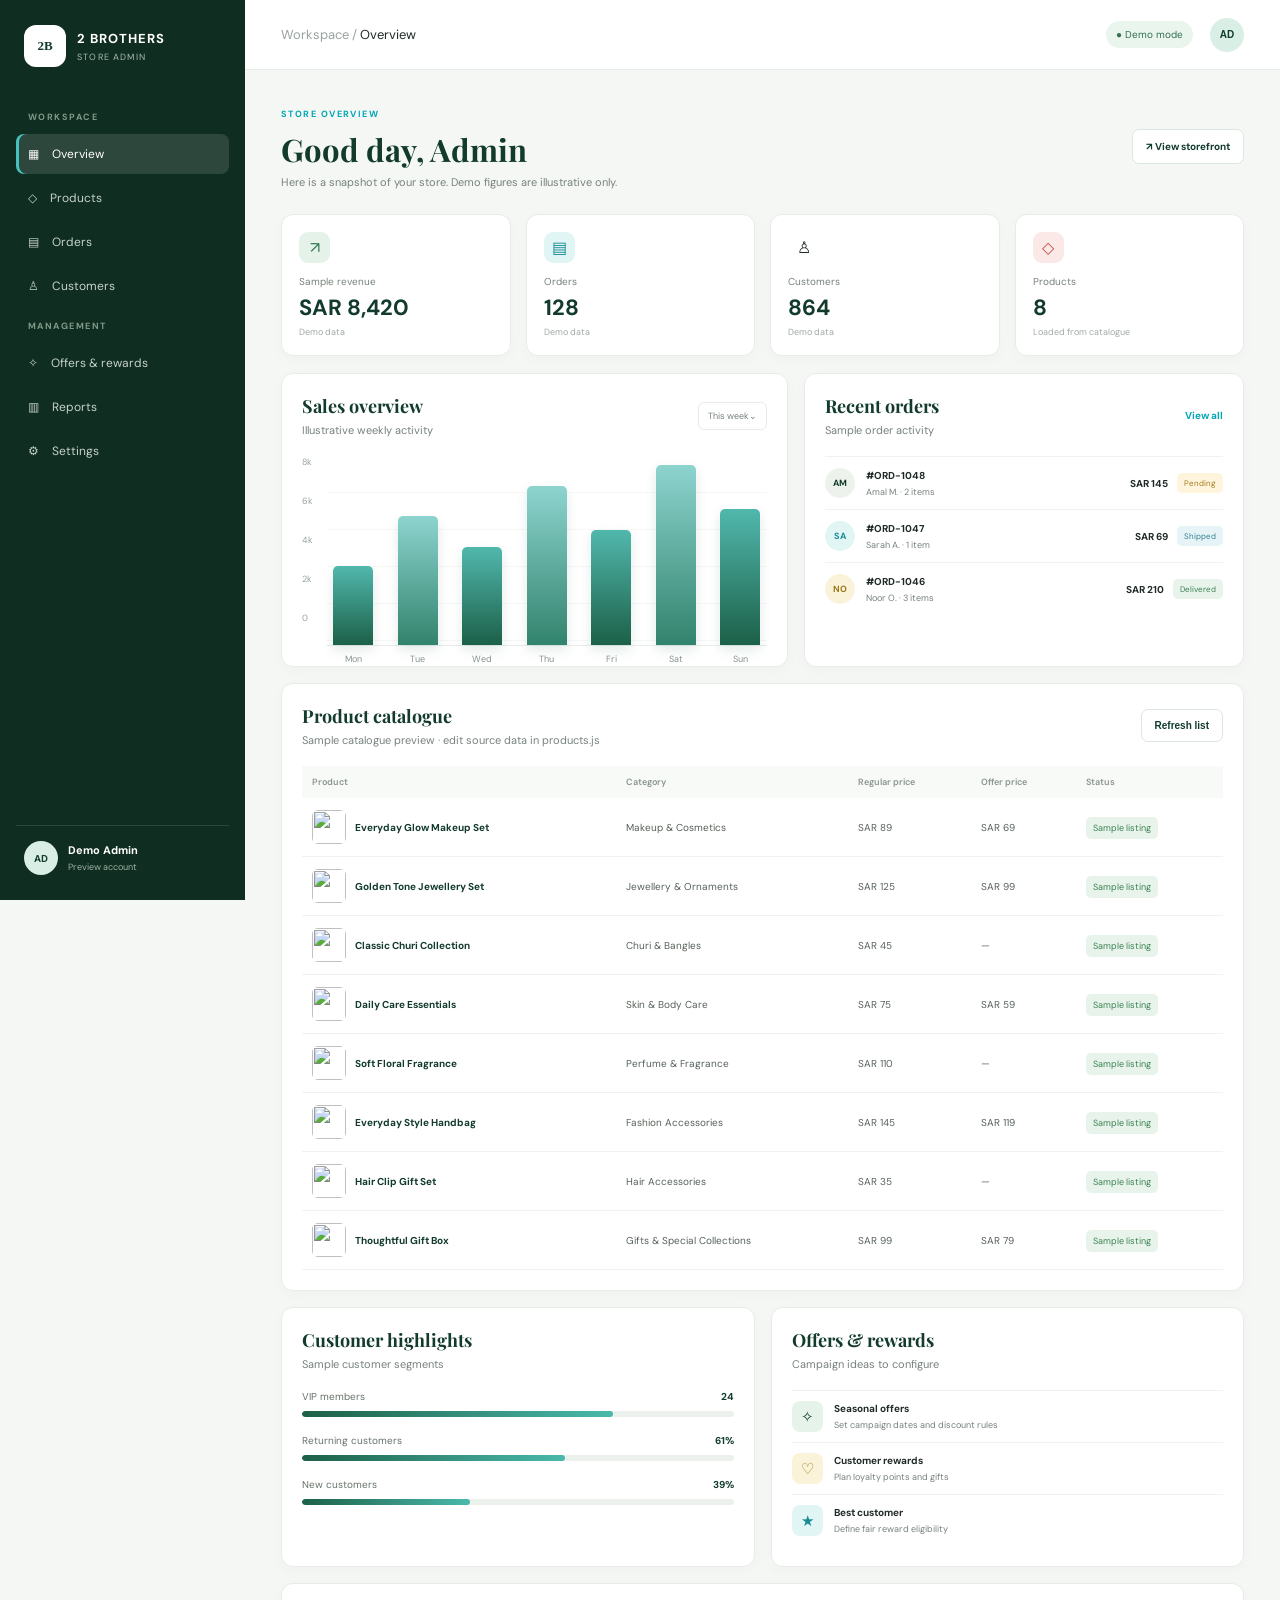
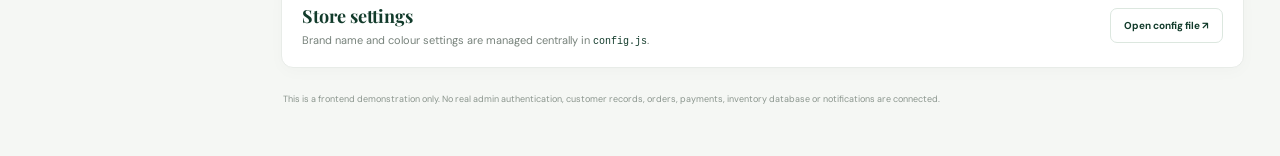
==== index.html @ 93dccf11 "Initial commit - 2 Brothers E-commerce Website" ====
<!DOCTYPE html>
<html lang="en">
<head>
  <meta charset="UTF-8"><meta name="viewport" content="width=device-width, initial-scale=1.0">
  <meta name="theme-color" content="#123b2b"><title>Store Admin | Demo</title>
  <link rel="preconnect" href="https://fonts.googleapis.com"><link rel="preconnect" href="https://fonts.gstatic.com" crossorigin>
  <link href="https://fonts.googleapis.com/css2?family=DM+Sans:wght@400;500;600;700&family=Playfair+Display:wght@600;700&display=swap" rel="stylesheet">
  <link rel="stylesheet" href="admin.css">
  <script src="../config.js" defer></script><script src="../products.js" defer></script><script src="admin.js" defer></script>
</head>
<body>
  <aside class="sidebar" id="sidebar">
    <a class="admin-brand" href="../index.html"><span class="brand-icon">2B</span><span><b data-brand-name>2 BROTHERS</b><small>STORE ADMIN</small></span></a>
    <span class="side-label">WORKSPACE</span>
    <a class="side-link active" href="#overview">▦ <span>Overview</span></a>
    <a class="side-link" href="#inventory">◇ <span>Products</span></a>
    <a class="side-link" href="#orders">▤ <span>Orders</span></a>
    <a class="side-link" href="#customers">♙ <span>Customers</span></a>
    <span class="side-label">MANAGEMENT</span>
    <a class="side-link" href="#campaigns">✧ <span>Offers & rewards</span></a>
    <a class="side-link" href="#reports">▥ <span>Reports</span></a>
    <a class="side-link" href="#settings">⚙ <span>Settings</span></a>
    <div class="sidebar-bottom"><span class="avatar">AD</span><span><b>Demo Admin</b><small>Preview account</small></span></div>
  </aside>
  <main class="main-area">
    <header class="topbar"><button id="sidebarToggle" class="mobile-toggle">☰</button><div><span class="crumb">Workspace /</span> Overview</div><div class="top-actions"><span class="status-pill">● Demo mode</span><button class="admin-avatar">AD</button></div></header>
    <div class="content" id="overview">
      <div class="welcome-row"><div><span class="eyebrow">STORE OVERVIEW</span><h1>Good day, Admin</h1><p>Here is a snapshot of your store. Demo figures are illustrative only.</p></div><a class="view-store" href="../index.html">↗ View storefront</a></div>
      <section class="stats-grid">
        <article class="stat-card"><span class="stat-icon green">↗</span><small>Sample revenue</small><strong>SAR 8,420</strong><em>Demo data</em></article>
        <article class="stat-card"><span class="stat-icon cyan">▤</span><small>Orders</small><strong>128</strong><em>Demo data</em></article>
        <article class="stat-card"><span class="stat-icon yellow">♙</span><small>Customers</small><strong>864</strong><em>Demo data</em></article>
        <article class="stat-card"><span class="stat-icon red">◇</span><small>Products</small><strong id="productCount">0</strong><em>Loaded from catalogue</em></article>
      </section>
      <section class="dashboard-grid">
        <article class="panel chart-panel" id="reports"><div class="panel-heading"><div><h2>Sales overview</h2><p>Illustrative weekly activity</p></div><span class="select-chip">This week⌄</span></div>
          <div class="chart"><div class="chart-y"><span>8k</span><span>6k</span><span>4k</span><span>2k</span><span>0</span></div><div class="chart-bars"><div style="height:42%"><i></i><small>Mon</small></div><div style="height:68%"><i></i><small>Tue</small></div><div style="height:52%"><i></i><small>Wed</small></div><div style="height:84%"><i></i><small>Thu</small></div><div style="height:61%"><i></i><small>Fri</small></div><div style="height:95%"><i></i><small>Sat</small></div><div style="height:72%"><i></i><small>Sun</small></div></div></div>
        </article>
        <article class="panel" id="orders"><div class="panel-heading"><div><h2>Recent orders</h2><p>Sample order activity</p></div><span class="subtle-link">View all</span></div>
          <div class="order-row"><span class="order-avatar">AM</span><span><b>#ORD-1048</b><small>Amal M. · 2 items</small></span><strong>SAR 145</strong><em class="tag pending">Pending</em></div>
          <div class="order-row"><span class="order-avatar cyan-bg">SA</span><span><b>#ORD-1047</b><small>Sarah A. · 1 item</small></span><strong>SAR 69</strong><em class="tag shipped">Shipped</em></div>
          <div class="order-row"><span class="order-avatar yellow-bg">NO</span><span><b>#ORD-1046</b><small>Noor O. · 3 items</small></span><strong>SAR 210</strong><em class="tag delivered">Delivered</em></div>
        </article>
      </section>
      <section class="panel inventory-panel" id="inventory"><div class="panel-heading"><div><h2>Product catalogue</h2><p>Sample catalogue preview · edit source data in products.js</p></div><button class="small-action" id="refreshProducts">Refresh list</button></div>
        <div class="table-wrap"><table><thead><tr><th>Product</th><th>Category</th><th>Regular price</th><th>Offer price</th><th>Status</th></tr></thead><tbody id="productTable"></tbody></table></div>
      </section>
      <section class="lower-grid">
        <article class="panel" id="customers"><div class="panel-heading"><div><h2>Customer highlights</h2><p>Sample customer segments</p></div></div><div class="segment"><span>VIP members</span><b>24</b><div><i style="width:72%"></i></div></div><div class="segment"><span>Returning customers</span><b>61%</b><div><i style="width:61%"></i></div></div><div class="segment"><span>New customers</span><b>39%</b><div><i style="width:39%"></i></div></div></article>
        <article class="panel" id="campaigns"><div class="panel-heading"><div><h2>Offers & rewards</h2><p>Campaign ideas to configure</p></div></div><div class="campaign-item"><span class="campaign-icon">✧</span><span><b>Seasonal offers</b><small>Set campaign dates and discount rules</small></span></div><div class="campaign-item"><span class="campaign-icon yellow-bg">♡</span><span><b>Customer rewards</b><small>Plan loyalty points and gifts</small></span></div><div class="campaign-item"><span class="campaign-icon cyan-bg">★</span><span><b>Best customer</b><small>Define fair reward eligibility</small></span></div></article>
      </section>
      <section class="panel settings-panel" id="settings"><div><h2>Store settings</h2><p>Brand name and colour settings are managed centrally in <code>config.js</code>.</p></div><a href="../config.js" class="small-action">Open config file ↗</a></section>
      <p class="footer-note">This is a frontend demonstration only. No real admin authentication, customer records, orders, payments, inventory database or notifications are connected.</p>
    </div>
  </main>
</body>
</html>
---- admin.css ----
/* Admin dashboard styles — restrained depth, clear hierarchy. */
:root{--brand:#123b2b;--brand2:#1d6047;--cyan:#00a6b5;--ink:#202b25;--muted:#77827b;--line:#e8ece8;--bg:#f5f7f4;--white:#fff;--shadow:0 12px 30px rgba(22,50,35,.07)}
*{box-sizing:border-box}body{margin:0;background:var(--bg);color:var(--ink);font-family:"DM Sans",sans-serif;font-size:13px}.sidebar{position:fixed;inset:0 auto 0 0;width:245px;padding:25px 16px;background:#102d21;color:#fff;display:flex;flex-direction:column;z-index:5}.admin-brand{display:flex;align-items:center;gap:11px;padding:0 8px 32px;color:#fff;text-decoration:none}.brand-icon{width:42px;height:42px;display:grid;place-items:center;border-radius:12px;background:#fff;color:var(--brand);font-family:Georgia,serif;font-weight:700}.admin-brand b,.admin-brand small,.sidebar-bottom b,.sidebar-bottom small{display:block}.admin-brand b{font-size:13px;letter-spacing:.08em}.admin-brand small{margin-top:4px;color:#a8bdb0;font-size:9px;letter-spacing:.13em}.side-label{padding:12px 12px 9px;color:#7f9a89;font-size:9px;font-weight:700;letter-spacing:.16em}.side-link{display:flex;align-items:center;gap:13px;margin:2px 0;padding:12px;border-radius:8px;color:#c5d2c9;text-decoration:none;font-size:12px}.side-link:hover,.side-link.active{color:#fff;background:rgba(255,255,255,.12)}.side-link.active{box-shadow:inset 3px 0 #45c2bd}.sidebar-bottom{display:flex;align-items:center;gap:10px;margin-top:auto;padding:15px 8px 0;border-top:1px solid rgba(255,255,255,.13)}.avatar,.admin-avatar{width:34px;height:34px;display:grid;place-items:center;border:0;border-radius:50%;background:#d9eee4;color:var(--brand);font-size:10px;font-weight:700}.sidebar-bottom b{font-size:11px}.sidebar-bottom small{margin-top:4px;color:#9db2a4;font-size:9px}.main-area{min-height:100vh;margin-left:245px}.topbar{height:70px;display:flex;align-items:center;justify-content:space-between;padding:0 36px;border-bottom:1px solid var(--line);background:#fff}.crumb{color:#99a39d}.top-actions{display:flex;align-items:center;gap:17px}.status-pill{padding:7px 10px;border-radius:20px;background:#eaf5ee;color:#31714d;font-size:10px}.admin-avatar{cursor:pointer}.mobile-toggle{display:none}.content{width:min(1280px,100%);margin:auto;padding:34px 36px 25px}.welcome-row{display:flex;align-items:center;justify-content:space-between;margin-bottom:25px}.eyebrow{color:var(--cyan);font-size:9px;font-weight:700;letter-spacing:.16em}.welcome-row h1{margin:7px 0 5px;color:var(--brand);font-family:"Playfair Display",serif;font-size:31px}.welcome-row p,.panel-heading p,.settings-panel p{margin:0;color:var(--muted);font-size:11px}.view-store,.small-action{padding:10px 13px;border:1px solid #dce7df;border-radius:7px;color:var(--brand);background:#fff;text-decoration:none;font-size:10px;font-weight:700}.stats-grid{display:grid;grid-template-columns:repeat(4,1fr);gap:15px;margin-bottom:17px}.stat-card,.panel{border:1px solid var(--line);border-radius:12px;background:#fff;box-shadow:0 4px 16px rgba(20,48,35,.025)}.stat-card{position:relative;min-height:125px;padding:17px;transition:transform .2s,box-shadow .2s}.stat-card:hover{transform:translateY(-3px);box-shadow:var(--shadow)}.stat-icon{width:31px;height:31px;display:grid;place-items:center;margin-bottom:12px;border-radius:9px;font-size:16px}.green{background:#e5f2e9;color:#2f7950}.cyan{background:#e1f5f5;color:#168b96}.yellow-bg{background:#fbf3d9!important;color:#9b771c!important}.red{background:#fae9e7;color:#c34f48}.stat-card small,.stat-card strong,.stat-card em{display:block}.stat-card small{color:var(--muted);font-size:10px}.stat-card strong{margin-top:5px;color:var(--brand);font-size:22px}.stat-card em{margin-top:4px;color:#a0aaa3;font-size:9px;font-style:normal}.dashboard-grid{display:grid;grid-template-columns:1.15fr 1fr;gap:16px;margin-bottom:16px}.panel{padding:20px}.panel-heading{display:flex;align-items:center;justify-content:space-between;gap:12px;margin-bottom:19px}.panel-heading h2,.settings-panel h2{margin:0 0 5px;color:var(--brand);font-family:"Playfair Display",serif;font-size:18px}.select-chip{padding:7px 9px;border:1px solid var(--line);border-radius:6px;color:var(--muted);font-size:9px}.chart{height:190px;display:flex;gap:14px}.chart-y{display:flex;flex-direction:column;justify-content:space-between;padding-bottom:22px;color:#9aa49d;font-size:9px}.chart-bars{flex:1;display:flex;align-items:end;justify-content:space-around;gap:12px;border-bottom:1px solid var(--line);background:repeating-linear-gradient(to bottom,transparent 0,transparent 36px,#eef1ed 37px)}.chart-bars>div{position:relative;width:9%;min-width:13px;border-radius:5px 5px 0 0;background:linear-gradient(180deg,#51b8ad,#1c6048);box-shadow:0 5px 12px rgba(18,90,65,.12)}.chart-bars>div:nth-child(2n){background:linear-gradient(180deg,#8dd4cf,#32836d)}.chart-bars small{position:absolute;bottom:-20px;left:50%;color:#87928a;font-size:9px;transform:translateX(-50%)}.subtle-link{color:var(--cyan);font-size:10px;font-weight:700}.order-row{display:grid;grid-template-columns:32px minmax(90px,1fr) auto auto;align-items:center;gap:9px;padding:11px 0;border-top:1px solid #f0f2ef}.order-avatar{width:30px;height:30px;display:grid;place-items:center;border-radius:50%;background:#edf2ec;color:var(--brand);font-size:9px;font-weight:700}.cyan-bg{background:#e1f5f5!important;color:#168b96!important}.order-row b,.order-row small{display:block}.order-row b{font-size:10px}.order-row small{margin-top:4px;color:var(--muted);font-size:9px}.order-row>strong{font-size:10px}.tag{padding:5px 7px;border-radius:5px;font-size:8px;font-style:normal}.pending{background:#fff4dc;color:#a47b21}.shipped{background:#e6f3f7;color:#368092}.delivered{background:#e8f4eb;color:#3a8051}.inventory-panel{margin-bottom:16px}.table-wrap{overflow-x:auto}table{width:100%;border-collapse:collapse;text-align:left;white-space:nowrap}th{padding:10px;color:#8a958d;background:#f8faf7;font-size:9px;font-weight:600}td{padding:12px 10px;border-bottom:1px solid #f0f2ef;color:#566159;font-size:10px}td:first-child{color:var(--brand);font-weight:700}.product-cell{display:flex;align-items:center;gap:9px}.product-cell img{width:34px;height:34px;border-radius:6px;object-fit:cover}.stock-tag{padding:5px 7px;border-radius:5px;background:#e8f4eb;color:#3a8051;font-size:9px}.lower-grid{display:grid;grid-template-columns:1fr 1fr;gap:16px;margin-bottom:16px}.segment{display:grid;grid-template-columns:1fr auto;gap:8px;margin:17px 0;color:#667269;font-size:10px}.segment b{color:var(--brand)}.segment div{grid-column:1/-1;height:6px;overflow:hidden;border-radius:10px;background:#edf1ed}.segment i{display:block;height:100%;border-radius:10px;background:linear-gradient(90deg,#1d6047,#4ab9ac)}.campaign-item{display:flex;align-items:center;gap:11px;padding:10px 0;border-top:1px solid #f0f2ef}.campaign-icon{width:31px;height:31px;display:grid;place-items:center;border-radius:8px;background:#e6f3eb;color:var(--brand);font-size:15px}.campaign-item b,.campaign-item small{display:block}.campaign-item b{font-size:10px}.campaign-item small{margin-top:4px;color:var(--muted);font-size:9px}.settings-panel{display:flex;align-items:center;justify-content:space-between;gap:15px}.settings-panel code{color:var(--brand);font-size:10px}.footer-note{padding:15px 2px;color:#8a958d;font-size:9px;line-height:1.7}
@media(max-width:1050px){.sidebar{width:210px}.main-area{margin-left:210px}.content{padding:28px 22px}.stats-grid{grid-template-columns:repeat(2,1fr)}.dashboard-grid{grid-template-columns:1fr}.}
@media(max-width:650px){.sidebar{width:245px;transform:translateX(-102%);transition:transform .25s;box-shadow:var(--shadow)}.sidebar.open{transform:translateX(0)}.main-area{margin-left:0}.topbar{height:60px;padding:0 16px}.mobile-toggle{display:block;border:0;background:none;color:var(--brand);font-size:19px}.topbar>div:nth-child(2){margin-right:auto;margin-left:12px}.status-pill{font-size:9px}.content{padding:24px 15px}.welcome-row{align-items:flex-start;gap:10px}.welcome-row h1{font-size:25px}.welcome-row p{max-width:230px;line-height:1.6}.view-store{white-space:nowrap;padding:8px;font-size:9px}.stats-grid{gap:10px}.stat-card{min-height:115px;padding:13px}.stat-card strong{font-size:19px}.panel{padding:15px}.lower-grid{grid-template-columns:1fr}.order-row{grid-template-columns:30px minmax(75px,1fr) auto}.order-row .tag{grid-column:2/-1;justify-self:start}.settings-panel{align-items:flex-start;flex-direction:column}.chart{gap:8px}.chart-bars{gap:6px}}
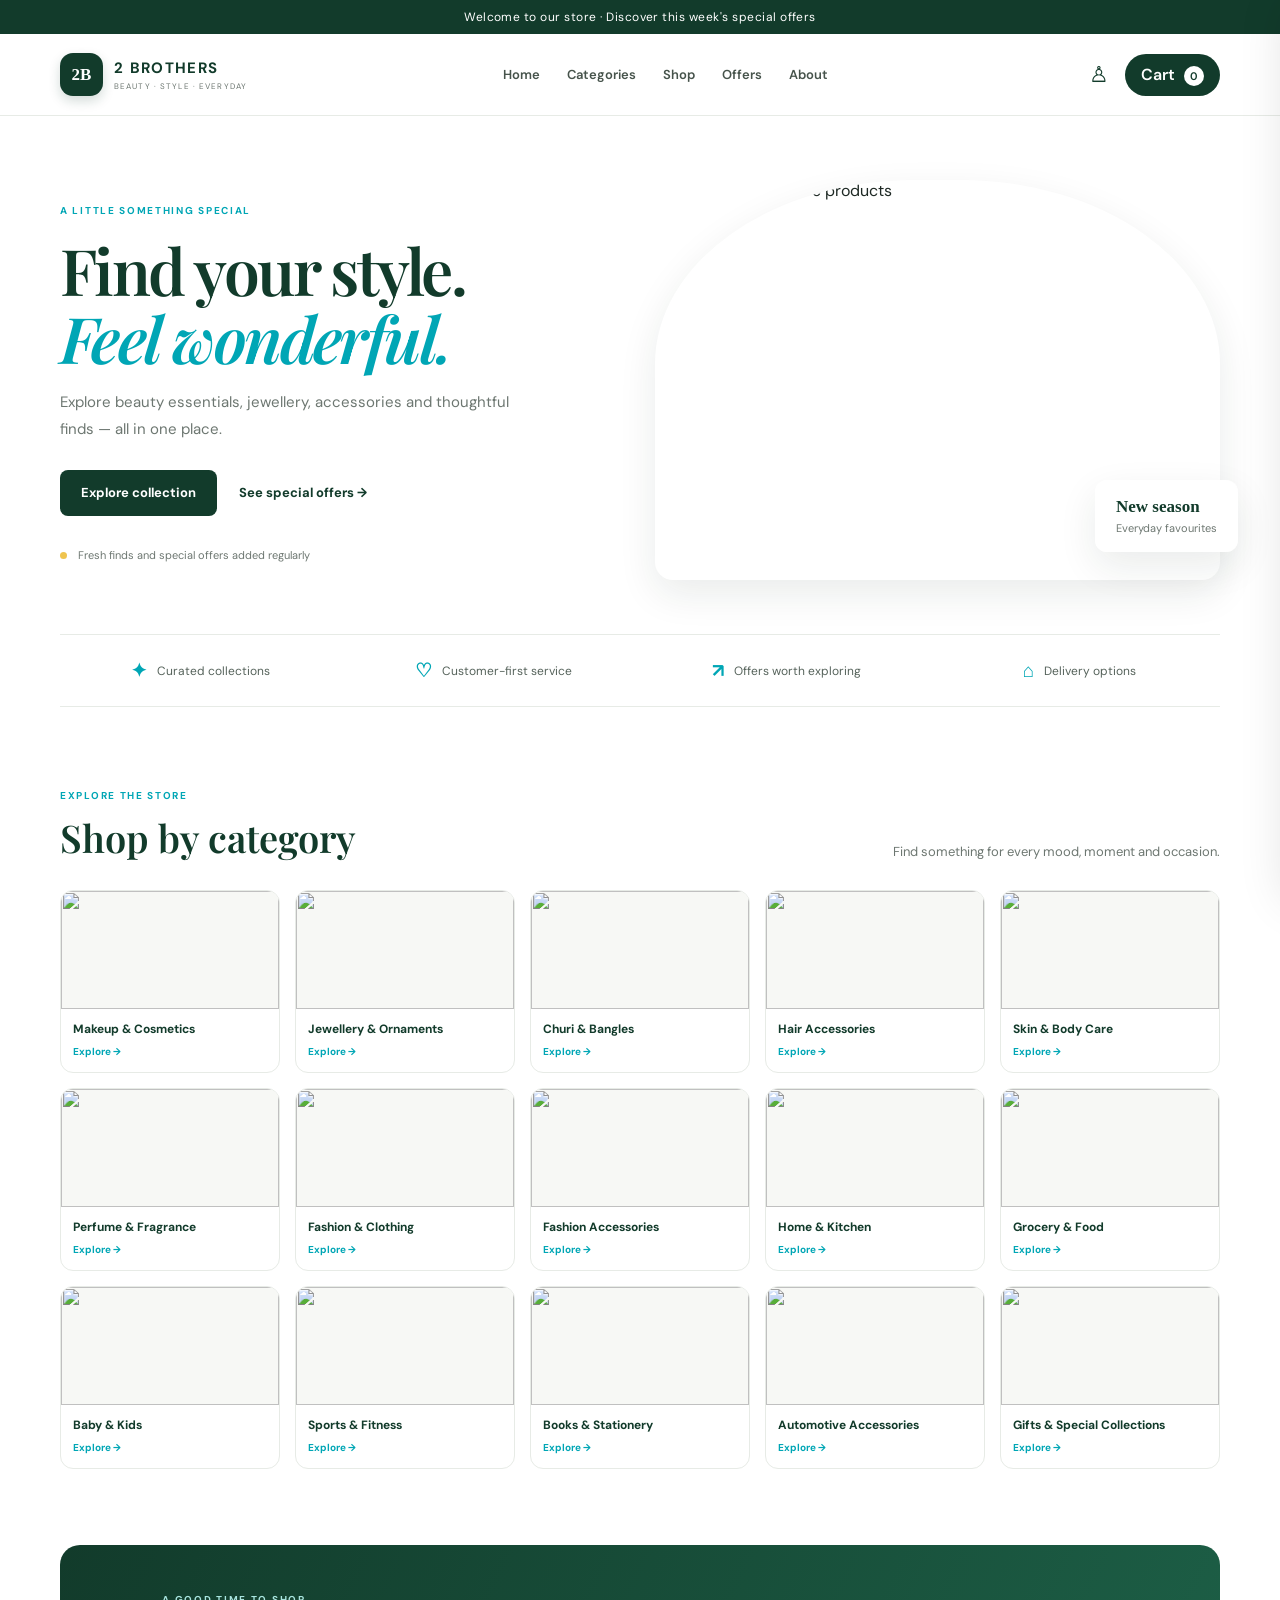
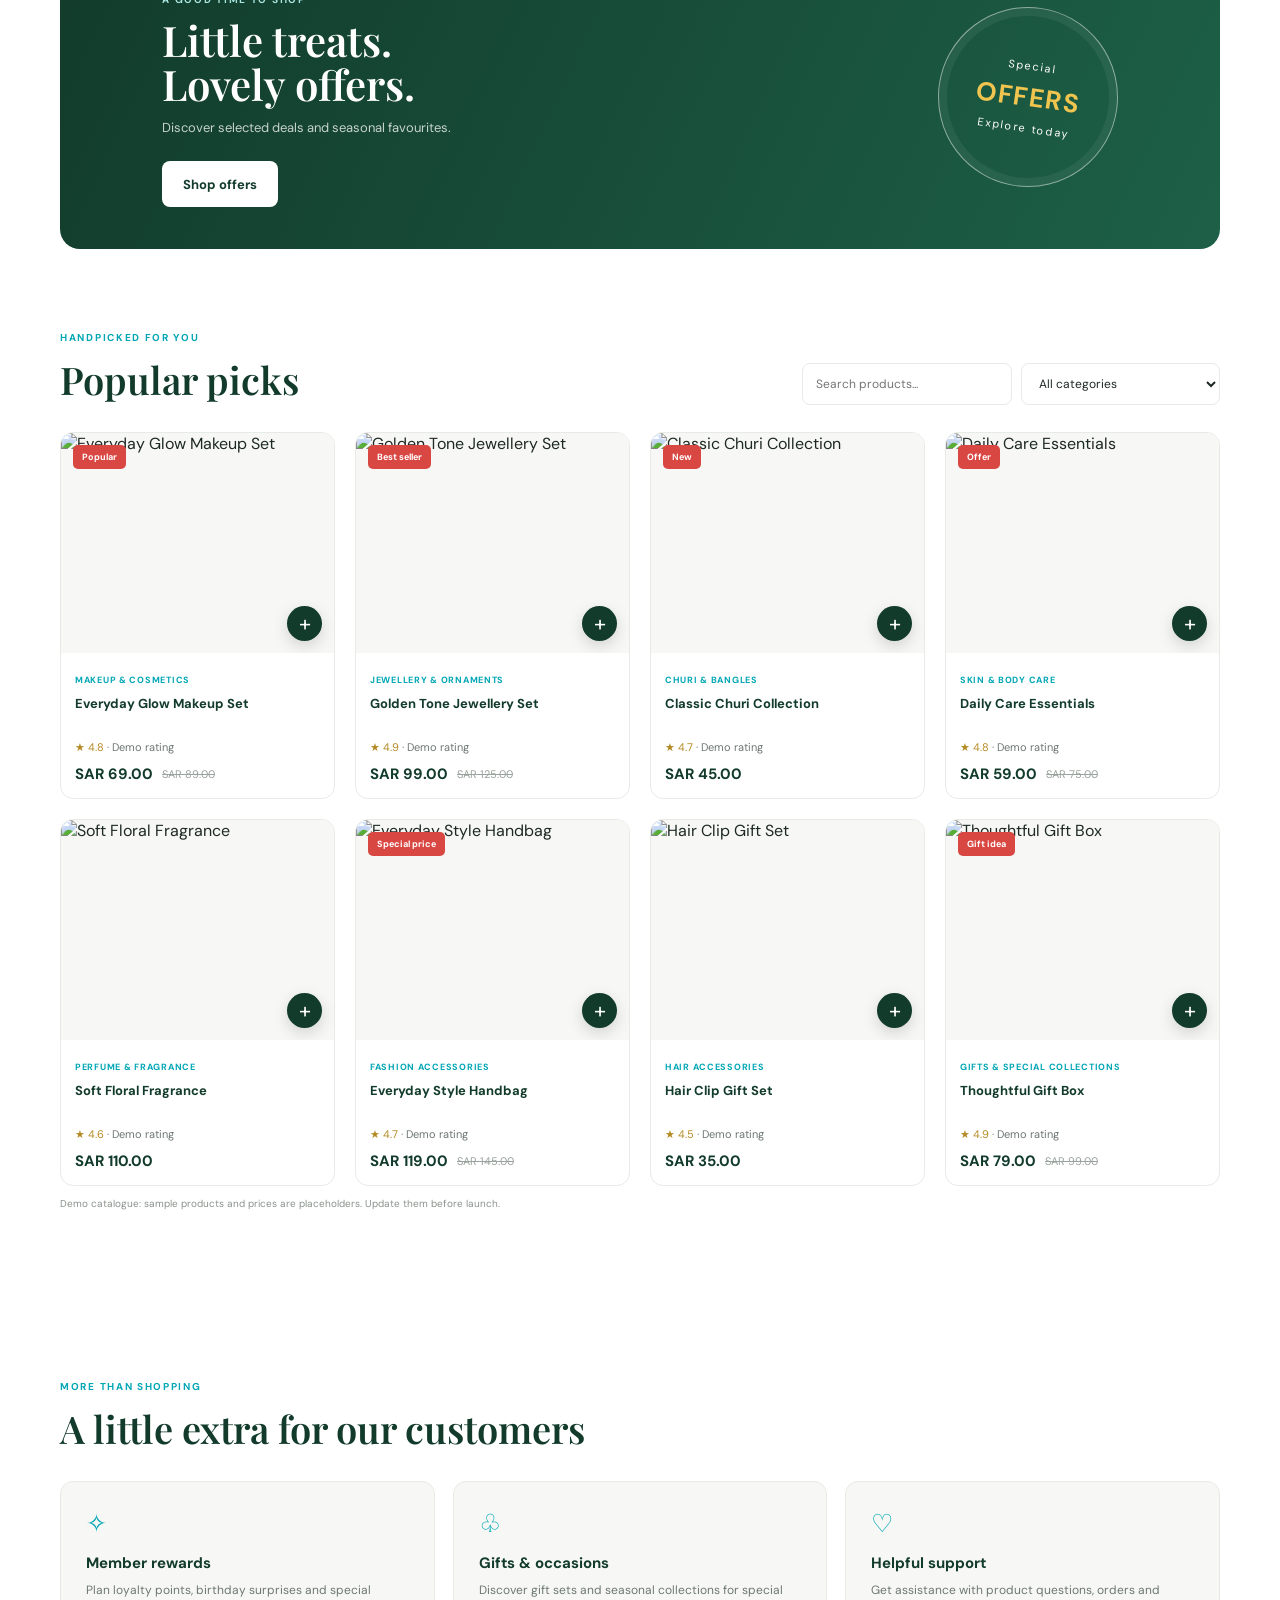
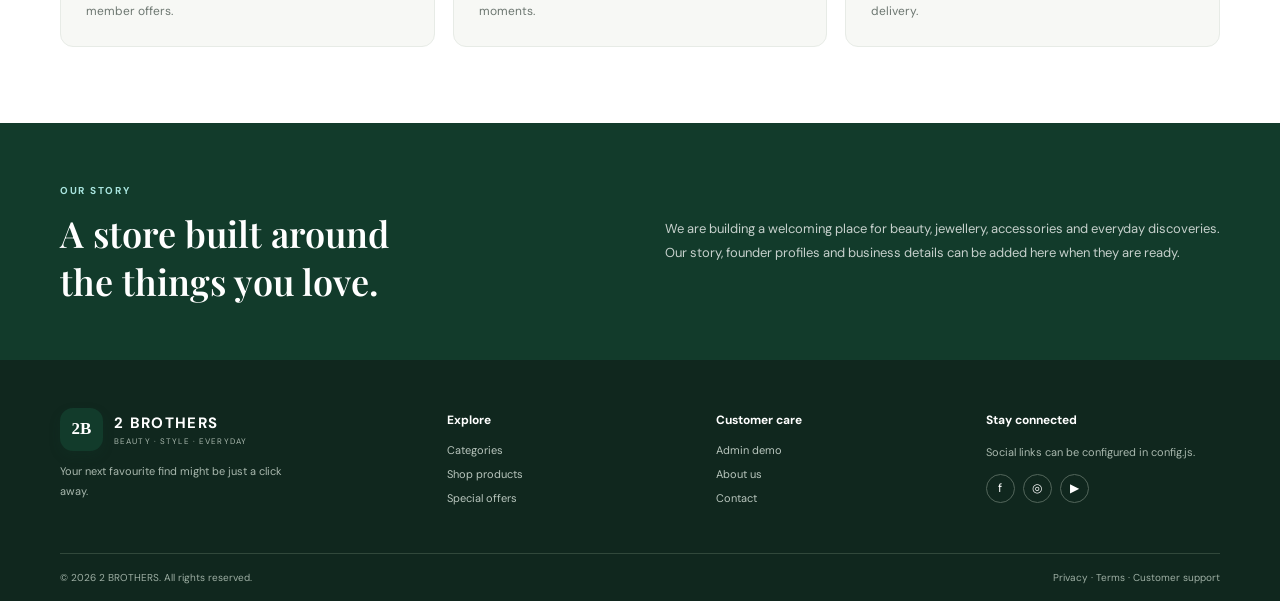
==== commit 56217af5: "Add files via upload" ====
--- a/index.html
+++ b/index.html
@@ -1,57 +1,106 @@
 <!DOCTYPE html>
 <html lang="en">
 <head>
-  <meta charset="UTF-8"><meta name="viewport" content="width=device-width, initial-scale=1.0">
-  <meta name="theme-color" content="#123b2b"><title>Store Admin | Demo</title>
-  <link rel="preconnect" href="https://fonts.googleapis.com"><link rel="preconnect" href="https://fonts.gstatic.com" crossorigin>
+  <meta charset="UTF-8">
+  <meta name="viewport" content="width=device-width, initial-scale=1.0">
+  <meta name="theme-color" content="#123b2b">
+  <meta name="description" content="Discover beauty, jewellery, fashion and everyday essentials.">
+  <title>2 BROTHERS | Online Store</title>
+  <link rel="preconnect" href="https://fonts.googleapis.com">
+  <link rel="preconnect" href="https://fonts.gstatic.com" crossorigin>
   <link href="https://fonts.googleapis.com/css2?family=DM+Sans:wght@400;500;600;700&family=Playfair+Display:wght@600;700&display=swap" rel="stylesheet">
-  <link rel="stylesheet" href="admin.css">
-  <script src="../config.js" defer></script><script src="../products.js" defer></script><script src="admin.js" defer></script>
+  <link rel="stylesheet" href="style.css">
+  <script src="config.js" defer></script>
+  <script src="products.js" defer></script>
+  <script src="script.js" defer></script>
 </head>
 <body>
-  <aside class="sidebar" id="sidebar">
-    <a class="admin-brand" href="../index.html"><span class="brand-icon">2B</span><span><b data-brand-name>2 BROTHERS</b><small>STORE ADMIN</small></span></a>
-    <span class="side-label">WORKSPACE</span>
-    <a class="side-link active" href="#overview">▦ <span>Overview</span></a>
-    <a class="side-link" href="#inventory">◇ <span>Products</span></a>
-    <a class="side-link" href="#orders">▤ <span>Orders</span></a>
-    <a class="side-link" href="#customers">♙ <span>Customers</span></a>
-    <span class="side-label">MANAGEMENT</span>
-    <a class="side-link" href="#campaigns">✧ <span>Offers & rewards</span></a>
-    <a class="side-link" href="#reports">▥ <span>Reports</span></a>
-    <a class="side-link" href="#settings">⚙ <span>Settings</span></a>
-    <div class="sidebar-bottom"><span class="avatar">AD</span><span><b>Demo Admin</b><small>Preview account</small></span></div>
+  <div class="announcement">Welcome to our store · Discover this week's special offers</div>
+  <header class="site-header">
+    <a class="brand" href="#" aria-label="Home">
+      <span class="brand-mark">2B</span>
+      <span><strong data-brand-name>2 BROTHERS</strong><small>BEAUTY · STYLE · EVERYDAY</small></span>
+    </a>
+    <nav class="main-nav" aria-label="Main navigation">
+      <a href="#home">Home</a><a href="#categories">Categories</a><a href="#products">Shop</a><a href="#offers">Offers</a><a href="#about">About</a>
+    </nav>
+    <div class="header-actions">
+      <button class="icon-button" id="accountButton" aria-label="Customer account">♙</button>
+      <button class="cart-button" id="cartButton">Cart <span id="cartCount">0</span></button>
+      <button class="menu-button" id="menuButton" aria-label="Open menu">☰</button>
+    </div>
+  </header>
+
+  <main>
+    <section class="hero section-wrap" id="home">
+      <div class="hero-copy">
+        <span class="eyebrow">A LITTLE SOMETHING SPECIAL</span>
+        <h1>Find your style.<br><em>Feel wonderful.</em></h1>
+        <p>Explore beauty essentials, jewellery, accessories and thoughtful finds — all in one place.</p>
+        <div class="hero-actions"><a class="button button-primary" href="#products">Explore collection</a><a class="text-link" href="#offers">See special offers →</a></div>
+        <div class="hero-note"><span class="note-dot"></span> Fresh finds and special offers added regularly</div>
+      </div>
+      <div class="hero-art">
+        <img src="https://images.unsplash.com/photo-1611930022073-b7a4ba5fcccd?auto=format&fit=crop&w=1100&q=85" alt="Beauty and skincare products">
+        <div class="floating-tag"><strong>New season</strong><span>Everyday favourites</span></div>
+      </div>
+    </section>
+
+    <section class="trust-strip section-wrap">
+      <div><b>✦</b><span>Curated collections</span></div><div><b>♡</b><span>Customer-first service</span></div><div><b>↗</b><span>Offers worth exploring</span></div><div><b>⌂</b><span>Delivery options</span></div>
+    </section>
+
+    <section class="section-wrap section-block" id="categories">
+      <div class="section-heading"><div><span class="eyebrow">EXPLORE THE STORE</span><h2>Shop by category</h2></div><p>Find something for every mood, moment and occasion.</p></div>
+      <div class="category-grid" id="categoryGrid"></div>
+    </section>
+
+    <section class="offer-banner section-wrap" id="offers">
+      <div><span class="eyebrow light-eyebrow">A GOOD TIME TO SHOP</span><h2>Little treats.<br>Lovely offers.</h2><p>Discover selected deals and seasonal favourites.</p><a class="button button-light" href="#products">Shop offers</a></div>
+      <div class="offer-stamp"><span>Special</span><strong>OFFERS</strong><small>Explore today</small></div>
+    </section>
+
+    <section class="section-wrap section-block" id="products">
+      <div class="section-heading product-heading"><div><span class="eyebrow">HANDPICKED FOR YOU</span><h2>Popular picks</h2></div><div class="shop-tools"><input id="searchInput" type="search" placeholder="Search products..." aria-label="Search products"><select id="categoryFilter" aria-label="Filter category"><option value="all">All categories</option></select></div></div>
+      <div class="product-grid" id="productGrid"></div>
+      <p class="demo-note">Demo catalogue: sample products and prices are placeholders. Update them before launch.</p>
+    </section>
+
+    <section class="benefits section-wrap section-block">
+      <div class="section-heading"><div><span class="eyebrow">MORE THAN SHOPPING</span><h2>A little extra for our customers</h2></div></div>
+      <div class="benefit-grid">
+        <article><span>✧</span><h3>Member rewards</h3><p>Plan loyalty points, birthday surprises and special member offers.</p></article>
+        <article><span>♧</span><h3>Gifts & occasions</h3><p>Discover gift sets and seasonal collections for special moments.</p></article>
+        <article><span>♡</span><h3>Helpful support</h3><p>Get assistance with product questions, orders and delivery.</p></article>
+      </div>
+    </section>
+
+    <section class="about-section" id="about"><div class="section-wrap about-inner"><div><span class="eyebrow light-eyebrow">OUR STORY</span><h2>A store built around<br>the things you love.</h2></div><p>We are building a welcoming place for beauty, jewellery, accessories and everyday discoveries. Our story, founder profiles and business details can be added here when they are ready.</p></div></section>
+  </main>
+
+  <footer class="site-footer">
+    <div class="section-wrap footer-grid">
+      <div><a class="brand footer-brand" href="#"><span class="brand-mark">2B</span><span><strong data-brand-name>2 BROTHERS</strong><small>BEAUTY · STYLE · EVERYDAY</small></span></a><p>Your next favourite find might be just a click away.</p></div>
+      <div><h4>Explore</h4><a href="#categories">Categories</a><a href="#products">Shop products</a><a href="#offers">Special offers</a></div>
+      <div><h4>Customer care</h4><a href="admin/index.html">Admin demo</a><a href="#about">About us</a><a href="mailto:hello@example.com">Contact</a></div>
+      <div><h4>Stay connected</h4><p>Social links can be configured in config.js.</p><div class="social-links"><a href="#" aria-label="Facebook">f</a><a href="#" aria-label="Instagram">◎</a><a href="#" aria-label="YouTube">▶</a></div></div>
+    </div>
+    <div class="footer-bottom section-wrap"><span>© <span id="year"></span> <span data-brand-name>2 BROTHERS</span>. All rights reserved.</span><span>Privacy · Terms · Customer support</span></div>
+  </footer>
+
+  <div class="drawer-backdrop" id="drawerBackdrop"></div>
+  <aside class="cart-drawer" id="cartDrawer" aria-label="Shopping cart" aria-hidden="true">
+    <div class="drawer-head"><div><span class="eyebrow">YOUR SELECTION</span><h2>Your cart</h2></div><button class="close-button" id="closeCart" aria-label="Close cart">×</button></div>
+    <div id="cartItems" class="cart-items"><p class="empty-state">Your cart is empty.</p></div>
+    <div class="cart-total"><span>Subtotal</span><strong id="cartTotal">0.00</strong></div>
+    <button class="button button-primary full-button" id="checkoutButton">Continue to checkout</button>
+    <p class="demo-note">Checkout is a visual demo. No real order or payment is processed.</p>
   </aside>
-  <main class="main-area">
-    <header class="topbar"><button id="sidebarToggle" class="mobile-toggle">☰</button><div><span class="crumb">Workspace /</span> Overview</div><div class="top-actions"><span class="status-pill">● Demo mode</span><button class="admin-avatar">AD</button></div></header>
-    <div class="content" id="overview">
-      <div class="welcome-row"><div><span class="eyebrow">STORE OVERVIEW</span><h1>Good day, Admin</h1><p>Here is a snapshot of your store. Demo figures are illustrative only.</p></div><a class="view-store" href="../index.html">↗ View storefront</a></div>
-      <section class="stats-grid">
-        <article class="stat-card"><span class="stat-icon green">↗</span><small>Sample revenue</small><strong>SAR 8,420</strong><em>Demo data</em></article>
-        <article class="stat-card"><span class="stat-icon cyan">▤</span><small>Orders</small><strong>128</strong><em>Demo data</em></article>
-        <article class="stat-card"><span class="stat-icon yellow">♙</span><small>Customers</small><strong>864</strong><em>Demo data</em></article>
-        <article class="stat-card"><span class="stat-icon red">◇</span><small>Products</small><strong id="productCount">0</strong><em>Loaded from catalogue</em></article>
-      </section>
-      <section class="dashboard-grid">
-        <article class="panel chart-panel" id="reports"><div class="panel-heading"><div><h2>Sales overview</h2><p>Illustrative weekly activity</p></div><span class="select-chip">This week⌄</span></div>
-          <div class="chart"><div class="chart-y"><span>8k</span><span>6k</span><span>4k</span><span>2k</span><span>0</span></div><div class="chart-bars"><div style="height:42%"><i></i><small>Mon</small></div><div style="height:68%"><i></i><small>Tue</small></div><div style="height:52%"><i></i><small>Wed</small></div><div style="height:84%"><i></i><small>Thu</small></div><div style="height:61%"><i></i><small>Fri</small></div><div style="height:95%"><i></i><small>Sat</small></div><div style="height:72%"><i></i><small>Sun</small></div></div></div>
-        </article>
-        <article class="panel" id="orders"><div class="panel-heading"><div><h2>Recent orders</h2><p>Sample order activity</p></div><span class="subtle-link">View all</span></div>
-          <div class="order-row"><span class="order-avatar">AM</span><span><b>#ORD-1048</b><small>Amal M. · 2 items</small></span><strong>SAR 145</strong><em class="tag pending">Pending</em></div>
-          <div class="order-row"><span class="order-avatar cyan-bg">SA</span><span><b>#ORD-1047</b><small>Sarah A. · 1 item</small></span><strong>SAR 69</strong><em class="tag shipped">Shipped</em></div>
-          <div class="order-row"><span class="order-avatar yellow-bg">NO</span><span><b>#ORD-1046</b><small>Noor O. · 3 items</small></span><strong>SAR 210</strong><em class="tag delivered">Delivered</em></div>
-        </article>
-      </section>
-      <section class="panel inventory-panel" id="inventory"><div class="panel-heading"><div><h2>Product catalogue</h2><p>Sample catalogue preview · edit source data in products.js</p></div><button class="small-action" id="refreshProducts">Refresh list</button></div>
-        <div class="table-wrap"><table><thead><tr><th>Product</th><th>Category</th><th>Regular price</th><th>Offer price</th><th>Status</th></tr></thead><tbody id="productTable"></tbody></table></div>
-      </section>
-      <section class="lower-grid">
-        <article class="panel" id="customers"><div class="panel-heading"><div><h2>Customer highlights</h2><p>Sample customer segments</p></div></div><div class="segment"><span>VIP members</span><b>24</b><div><i style="width:72%"></i></div></div><div class="segment"><span>Returning customers</span><b>61%</b><div><i style="width:61%"></i></div></div><div class="segment"><span>New customers</span><b>39%</b><div><i style="width:39%"></i></div></div></article>
-        <article class="panel" id="campaigns"><div class="panel-heading"><div><h2>Offers & rewards</h2><p>Campaign ideas to configure</p></div></div><div class="campaign-item"><span class="campaign-icon">✧</span><span><b>Seasonal offers</b><small>Set campaign dates and discount rules</small></span></div><div class="campaign-item"><span class="campaign-icon yellow-bg">♡</span><span><b>Customer rewards</b><small>Plan loyalty points and gifts</small></span></div><div class="campaign-item"><span class="campaign-icon cyan-bg">★</span><span><b>Best customer</b><small>Define fair reward eligibility</small></span></div></article>
-      </section>
-      <section class="panel settings-panel" id="settings"><div><h2>Store settings</h2><p>Brand name and colour settings are managed centrally in <code>config.js</code>.</p></div><a href="../config.js" class="small-action">Open config file ↗</a></section>
-      <p class="footer-note">This is a frontend demonstration only. No real admin authentication, customer records, orders, payments, inventory database or notifications are connected.</p>
-    </div>
-  </main>
+
+  <dialog id="accountDialog" class="account-dialog">
+    <form method="dialog"><button class="close-button dialog-close" aria-label="Close">×</button></form>
+    <span class="eyebrow">CUSTOMER SPACE</span><h2>Welcome</h2><p>Customer registration and secure sign-in will be connected to the backend in the next development phase.</p><button class="button button-primary" id="accountOkay">Got it</button>
+  </dialog>
+  <div class="toast" id="toast" role="status" aria-live="polite"></div>
 </body>
 </html>
--- a/style.css
+++ b/style.css
@@ -0,0 +1,201 @@
+/* =========================================================
+   DESIGN SYSTEM
+   Edit the variables below to update the overall appearance.
+   ========================================================= */
+:root {
+  --brand: #123b2b;
+  --brand-light: #1d6047;
+  --cyan: #00a6b5;
+  --offer-red: #d94743;
+  --accent-yellow: #efc44f;
+  --pink: #e9a9c0;
+  --ink: #1e2924;
+  --muted: #6d7771;
+  --paper: #ffffff;
+  --background: #f7f8f5;
+  --line: #e7ebe6;
+  --shadow: 0 14px 38px rgba(20, 48, 35, .09);
+  --radius: 18px;
+}
+* { box-sizing: border-box; }
+html { scroll-behavior: smooth; }
+body { margin: 0; color: var(--ink); background: var(--paper); font-family: "DM Sans", sans-serif; }
+button, input, select { font: inherit; }
+a { color: inherit; text-decoration: none; }
+img { display: block; max-width: 100%; }
+.section-wrap { width: min(1160px, calc(100% - 48px)); margin-inline: auto; }
+.announcement { padding: 9px 16px; text-align: center; color: #fff; background: var(--brand); font-size: 12px; letter-spacing: .04em; }
+.site-header { height: 82px; display: flex; align-items: center; justify-content: space-between; gap: 24px; padding: 0 max(24px, calc((100% - 1160px) / 2)); border-bottom: 1px solid var(--line); background: rgba(255,255,255,.96); position: sticky; top: 0; z-index: 20; backdrop-filter: blur(12px); }
+.brand { display: inline-flex; align-items: center; gap: 11px; flex-shrink: 0; }
+.brand-mark { width: 43px; height: 43px; display: grid; place-items: center; border-radius: 13px; background: var(--brand); color: white; font-family: Georgia, serif; font-weight: 700; font-size: 17px; box-shadow: 0 5px 12px rgba(18,59,43,.18); }
+.brand strong { display: block; font-size: 15px; letter-spacing: .09em; color: var(--brand); }
+.brand small { display: block; margin-top: 3px; color: var(--muted); font-size: 8px; letter-spacing: .14em; }
+.main-nav { display: flex; align-items: center; gap: 27px; }
+.main-nav a { color: #46534b; font-size: 13px; font-weight: 600; }
+.main-nav a:hover, .text-link:hover { color: var(--cyan); }
+.header-actions { display: flex; align-items: center; gap: 10px; }
+.icon-button, .menu-button { border: 0; background: transparent; color: var(--brand); font-size: 22px; cursor: pointer; }
+.cart-button { border: 0; border-radius: 30px; padding: 10px 16px; color: white; background: var(--brand); font-weight: 600; cursor: pointer; }
+.cart-button span { display: inline-grid; place-items: center; width: 20px; height: 20px; margin-left: 5px; border-radius: 50%; color: var(--brand); background: white; font-size: 11px; }
+.menu-button { display: none; }
+.hero { display: grid; grid-template-columns: 1fr 1.05fr; align-items: center; gap: 56px; padding-block: 64px 54px; }
+.eyebrow { display: inline-block; color: var(--cyan); font-size: 10px; font-weight: 700; letter-spacing: .17em; }
+.hero h1, h2 { font-family: "Playfair Display", Georgia, serif; font-weight: 600; }
+.hero h1 { margin: 17px 0; color: var(--brand); font-size: clamp(42px, 5vw, 66px); line-height: 1.06; letter-spacing: -.04em; }
+.hero h1 em { color: var(--cyan); font-weight: 600; }
+.hero-copy > p { max-width: 460px; color: var(--muted); font-size: 15px; line-height: 1.8; }
+.hero-actions { display: flex; align-items: center; flex-wrap: wrap; gap: 22px; margin-top: 27px; }
+.button { display: inline-flex; justify-content: center; align-items: center; min-height: 46px; padding: 0 21px; border: 0; border-radius: 8px; font-size: 13px; font-weight: 700; cursor: pointer; transition: transform .2s, box-shadow .2s; }
+.button:hover { transform: translateY(-2px); box-shadow: var(--shadow); }
+.button-primary { color: white; background: var(--brand); }
+.button-light { color: var(--brand); background: white; }
+.text-link { color: var(--brand); font-size: 13px; font-weight: 700; }
+.hero-note { margin-top: 32px; color: var(--muted); font-size: 11px; }
+.note-dot { display: inline-block; width: 7px; height: 7px; margin-right: 8px; border-radius: 50%; background: var(--accent-yellow); }
+.hero-art { position: relative; min-height: 400px; }
+.hero-art > img { width: 100%; height: 400px; object-fit: cover; border-radius: 46% 46% 18px 18px; box-shadow: var(--shadow); }
+.floating-tag { position: absolute; right: -18px; bottom: 28px; display: grid; gap: 4px; padding: 16px 20px; border: 1px solid rgba(255,255,255,.8); border-radius: 12px; background: rgba(255,255,255,.94); box-shadow: var(--shadow); }
+.floating-tag strong { color: var(--brand); font-family: Georgia, serif; font-size: 17px; }
+.floating-tag span { color: var(--muted); font-size: 11px; }
+.trust-strip { display: grid; grid-template-columns: repeat(4,1fr); gap: 12px; padding-block: 23px; border-block: 1px solid var(--line); }
+.trust-strip div { display: flex; justify-content: center; align-items: center; gap: 10px; color: #56635b; font-size: 12px; }
+.trust-strip b { color: var(--cyan); font-size: 19px; }
+.section-block { padding-block: 76px; }
+.section-heading { display: flex; justify-content: space-between; align-items: end; gap: 24px; margin-bottom: 27px; }
+.section-heading h2 { margin: 8px 0 0; color: var(--brand); font-size: clamp(29px, 3vw, 38px); }
+.section-heading > p { max-width: 350px; margin: 0; color: var(--muted); font-size: 13px; line-height: 1.7; }
+.category-grid { display: grid; grid-template-columns: repeat(5,1fr); gap: 15px; }
+.category-card { overflow: hidden; padding: 0 0 14px; border: 1px solid var(--line); border-radius: 13px; background: white; text-align: left; cursor: pointer; transition: transform .2s, box-shadow .2s; }
+.category-card:hover { transform: translateY(-4px); box-shadow: var(--shadow); }
+.category-card img { width: 100%; height: 118px; object-fit: cover; background: var(--background); }
+.category-card span { display: block; min-height: 36px; padding: 12px 12px 3px; color: var(--brand); font-size: 12px; font-weight: 700; }
+.category-card b { display: block; padding-inline: 12px; color: var(--cyan); font-size: 10px; }
+.offer-banner { display: flex; justify-content: space-between; align-items: center; min-height: 260px; padding: 42px 8%; border-radius: 20px; color: white; background: linear-gradient(115deg, #123b2b, #1d6047); overflow: hidden; }
+.light-eyebrow { color: #a9e5df; }
+.offer-banner h2 { margin: 10px 0; font-size: 42px; line-height: 1.05; }
+.offer-banner p { color: rgba(255,255,255,.76); font-size: 13px; }
+.offer-banner .button { margin-top: 12px; }
+.offer-stamp { width: 180px; height: 180px; display: flex; flex-direction: column; align-items: center; justify-content: center; border: 1px solid rgba(255,255,255,.5); border-radius: 50%; transform: rotate(8deg); box-shadow: inset 0 0 0 8px rgba(255,255,255,.06); }
+.offer-stamp span, .offer-stamp small { font-size: 11px; letter-spacing: .16em; }
+.offer-stamp strong { margin: 7px 0; color: var(--accent-yellow); font-size: 26px; letter-spacing: .06em; }
+.product-heading { align-items: end; }
+.shop-tools { display: flex; gap: 9px; }
+.shop-tools input, .shop-tools select { min-height: 42px; padding: 0 13px; border: 1px solid var(--line); border-radius: 8px; outline-color: var(--cyan); background: white; color: var(--ink); font-size: 12px; }
+.shop-tools input { width: 210px; }
+.product-grid { display: grid; grid-template-columns: repeat(4,1fr); gap: 20px; }
+.product-card { overflow: hidden; border: 1px solid var(--line); border-radius: 13px; background: white; transition: transform .2s, box-shadow .2s; }
+.product-card:hover { transform: translateY(-4px); box-shadow: var(--shadow); }
+.product-image { position: relative; overflow: hidden; background: var(--background); }
+.product-image img { width: 100%; height: 220px; object-fit: cover; transition: transform .4s; }
+.product-card:hover .product-image img { transform: scale(1.04); }
+.product-badge { position: absolute; top: 12px; left: 12px; padding: 6px 9px; border-radius: 5px; color: white; background: var(--offer-red); font-size: 9px; font-weight: 700; }
+.quick-add { position: absolute; right: 12px; bottom: 12px; width: 35px; height: 35px; border: 0; border-radius: 50%; color: white; background: var(--brand); font-size: 22px; cursor: pointer; box-shadow: 0 5px 15px rgba(0,0,0,.15); }
+.product-info { padding: 14px; }
+.product-category { color: var(--cyan); font-size: 9px; font-weight: 700; letter-spacing: .08em; text-transform: uppercase; }
+.product-info h3 { min-height: 38px; margin: 7px 0; color: var(--brand); font-size: 13px; }
+.product-rating { color: #b58a24; font-size: 11px; }
+.product-rating span { color: var(--muted); }
+.price-row { display: flex; align-items: center; gap: 9px; margin-top: 10px; }
+.price-row strong { color: var(--brand); font-size: 15px; }
+.price-row del { color: #9aa39d; font-size: 11px; }
+.demo-note { color: #89928c; font-size: 10px; line-height: 1.6; }
+.benefit-grid { display: grid; grid-template-columns: repeat(3,1fr); gap: 18px; }
+.benefit-grid article { padding: 25px; border: 1px solid var(--line); border-radius: 13px; background: var(--background); }
+.benefit-grid article > span { color: var(--cyan); font-size: 25px; }
+.benefit-grid h3 { margin: 13px 0 7px; color: var(--brand); font-size: 15px; }
+.benefit-grid p { margin: 0; color: var(--muted); font-size: 12px; line-height: 1.7; }
+.about-section { padding-block: 55px; color: white; background: var(--brand); }
+.about-inner { display: grid; grid-template-columns: 1fr 1fr; align-items: center; gap: 50px; }
+.about-inner h2 { margin: 10px 0 0; font-size: 36px; }
+.about-inner p { color: rgba(255,255,255,.76); font-size: 13px; line-height: 1.9; }
+.site-footer { padding-top: 48px; color: white; background: #10271e; }
+.footer-grid { display: grid; grid-template-columns: 1.5fr 1fr 1fr 1fr; gap: 35px; padding-bottom: 38px; }
+.footer-brand strong { color: white; }
+.footer-brand small { color: #a9b8ae; }
+.footer-grid p { max-width: 240px; color: #a9b8ae; font-size: 11px; line-height: 1.8; }
+.footer-grid h4 { margin: 4px 0 15px; font-size: 12px; }
+.footer-grid > div > a:not(.brand) { display: block; margin: 10px 0; color: #b9c6be; font-size: 11px; }
+.social-links { display: flex; gap: 8px; }
+.social-links a { width: 29px; height: 29px; display: grid; place-items: center; border: 1px solid #53665b; border-radius: 50%; color: white; font-size: 12px; }
+.footer-bottom { display: flex; justify-content: space-between; gap: 15px; padding-block: 17px; border-top: 1px solid #31483b; color: #9eafa4; font-size: 10px; }
+.drawer-backdrop { position: fixed; inset: 0; z-index: 39; visibility: hidden; opacity: 0; background: rgba(9,20,14,.45); transition: .25s; }
+.drawer-backdrop.visible { visibility: visible; opacity: 1; }
+.cart-drawer { position: fixed; top: 0; right: 0; z-index: 40; width: min(420px,100%); height: 100dvh; display: flex; flex-direction: column; padding: 25px; background: white; box-shadow: -15px 0 45px rgba(0,0,0,.12); transform: translateX(105%); transition: transform .28s; }
+.cart-drawer.open { transform: translateX(0); }
+.drawer-head { display: flex; justify-content: space-between; align-items: center; padding-bottom: 20px; border-bottom: 1px solid var(--line); }
+.drawer-head h2, .account-dialog h2 { margin: 5px 0; color: var(--brand); font-family: "Playfair Display",serif; font-size: 29px; }
+.close-button { border: 0; color: var(--brand); background: transparent; font-size: 28px; cursor: pointer; }
+.cart-items { flex: 1; overflow-y: auto; padding-block: 15px; }
+.cart-line { display: grid; grid-template-columns: 58px 1fr auto; align-items: center; gap: 12px; padding-block: 12px; border-bottom: 1px solid var(--line); }
+.cart-line img { width: 58px; height: 58px; border-radius: 8px; object-fit: cover; }
+.cart-line strong, .cart-line small { display: block; }
+.cart-line strong { color: var(--brand); font-size: 12px; }
+.cart-line small { margin-top: 5px; color: var(--muted); font-size: 11px; }
+.cart-line button { border: 0; color: var(--offer-red); background: transparent; font-size: 22px; cursor: pointer; }
+.cart-total { display: flex; justify-content: space-between; padding-block: 17px; border-top: 1px solid var(--line); font-size: 13px; }
+.cart-total strong { color: var(--brand); }
+.full-button { width: 100%; }
+.empty-state { padding: 25px 10px; color: var(--muted); text-align: center; font-size: 13px; }
+.account-dialog { width: min(420px,calc(100% - 30px)); padding: 32px; border: 0; border-radius: 16px; box-shadow: var(--shadow); }
+.account-dialog::backdrop { background: rgba(9,20,14,.5); }
+.account-dialog p { color: var(--muted); font-size: 13px; line-height: 1.7; }
+.dialog-close { float: right; }
+.toast { position: fixed; bottom: 22px; left: 50%; z-index: 60; padding: 12px 18px; border-radius: 8px; color: white; background: var(--brand); box-shadow: var(--shadow); font-size: 12px; opacity: 0; pointer-events: none; transform: translate(-50%,15px); transition: .2s; }
+.toast.show { opacity: 1; transform: translate(-50%,0); }
+
+@media (max-width: 900px) {
+  .main-nav { gap: 14px; }
+  .main-nav a { font-size: 11px; }
+  .hero { gap: 30px; }
+  .category-grid { grid-template-columns: repeat(3,1fr); }
+  .product-grid { grid-template-columns: repeat(2,1fr); }
+  .product-image img { height: 240px; }
+}
+@media (max-width: 650px) {
+  .section-wrap { width: min(100% - 32px, 520px); }
+  .site-header { height: 68px; padding-inline: 16px; }
+  .brand-mark { width: 38px; height: 38px; }
+  .brand strong { font-size: 13px; }
+  .main-nav { position: absolute; top: 68px; left: 0; right: 0; display: none; align-items: stretch; gap: 0; padding: 10px 18px 16px; border-bottom: 1px solid var(--line); background: white; box-shadow: var(--shadow); }
+  .main-nav.nav-open { display: flex; flex-direction: column; }
+  .main-nav a { padding: 11px 5px; font-size: 13px; }
+  .menu-button { display: block; }
+  .icon-button { display: none; }
+  .cart-button { padding: 8px 11px; font-size: 11px; }
+  .hero { grid-template-columns: 1fr; gap: 28px; padding-block: 42px 35px; }
+  .hero h1 { font-size: 48px; }
+  .hero-art { min-height: 270px; margin-inline: 8px; }
+  .hero-art > img { height: 270px; border-radius: 100px 100px 14px 14px; }
+  .floating-tag { right: -8px; bottom: 15px; padding: 12px 14px; }
+  .trust-strip { grid-template-columns: repeat(2,1fr); gap: 17px 8px; }
+  .trust-strip div { justify-content: flex-start; font-size: 10px; }
+  .section-block { padding-block: 52px; }
+  .section-heading { display: block; }
+  .section-heading > p { margin-top: 12px; }
+  .category-grid { grid-template-columns: repeat(2,1fr); gap: 11px; }
+  .category-card img { height: 105px; }
+  .offer-banner { min-height: 235px; padding: 28px 23px; }
+  .offer-banner h2 { font-size: 34px; }
+  .offer-stamp { width: 112px; height: 112px; flex-shrink: 0; }
+  .offer-stamp strong { font-size: 16px; }
+  .offer-stamp span, .offer-stamp small { font-size: 8px; }
+  .product-heading { display: block; }
+  .shop-tools { margin-top: 17px; }
+  .shop-tools input { min-width: 0; width: 55%; flex: 1; }
+  .shop-tools select { width: 45%; min-width: 0; }
+  .product-grid { gap: 12px; }
+  .product-image img { height: 170px; }
+  .product-info { padding: 11px; }
+  .product-info h3 { font-size: 12px; }
+  .benefit-grid { grid-template-columns: 1fr; }
+  .about-inner { grid-template-columns: 1fr; gap: 12px; }
+  .about-inner h2 { font-size: 31px; }
+  .footer-grid { grid-template-columns: repeat(2,1fr); gap: 25px 16px; }
+  .footer-bottom { flex-direction: column; }
+}
+@media (max-width: 360px) {
+  .brand small { font-size: 7px; }
+  .hero h1 { font-size: 41px; }
+  .product-image img { height: 145px; }
+  .offer-stamp { width: 94px; height: 94px; }
+}
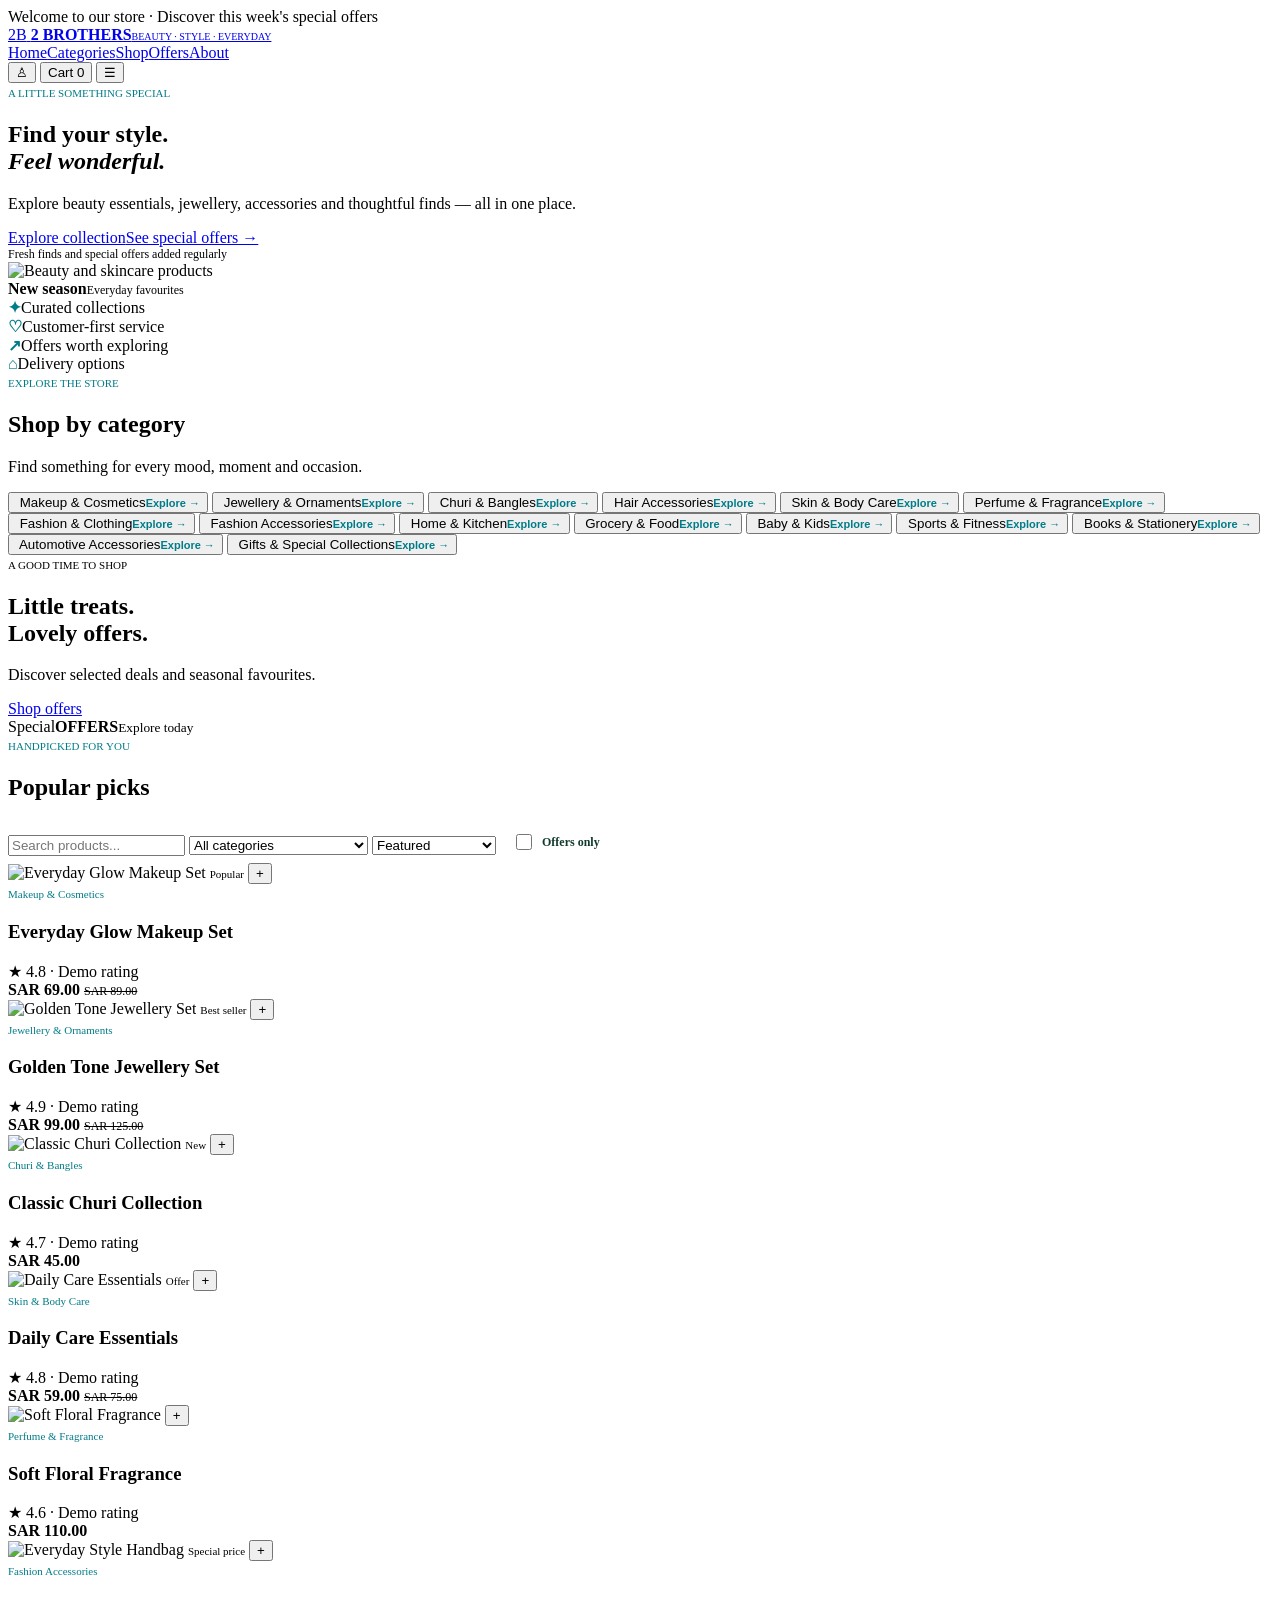
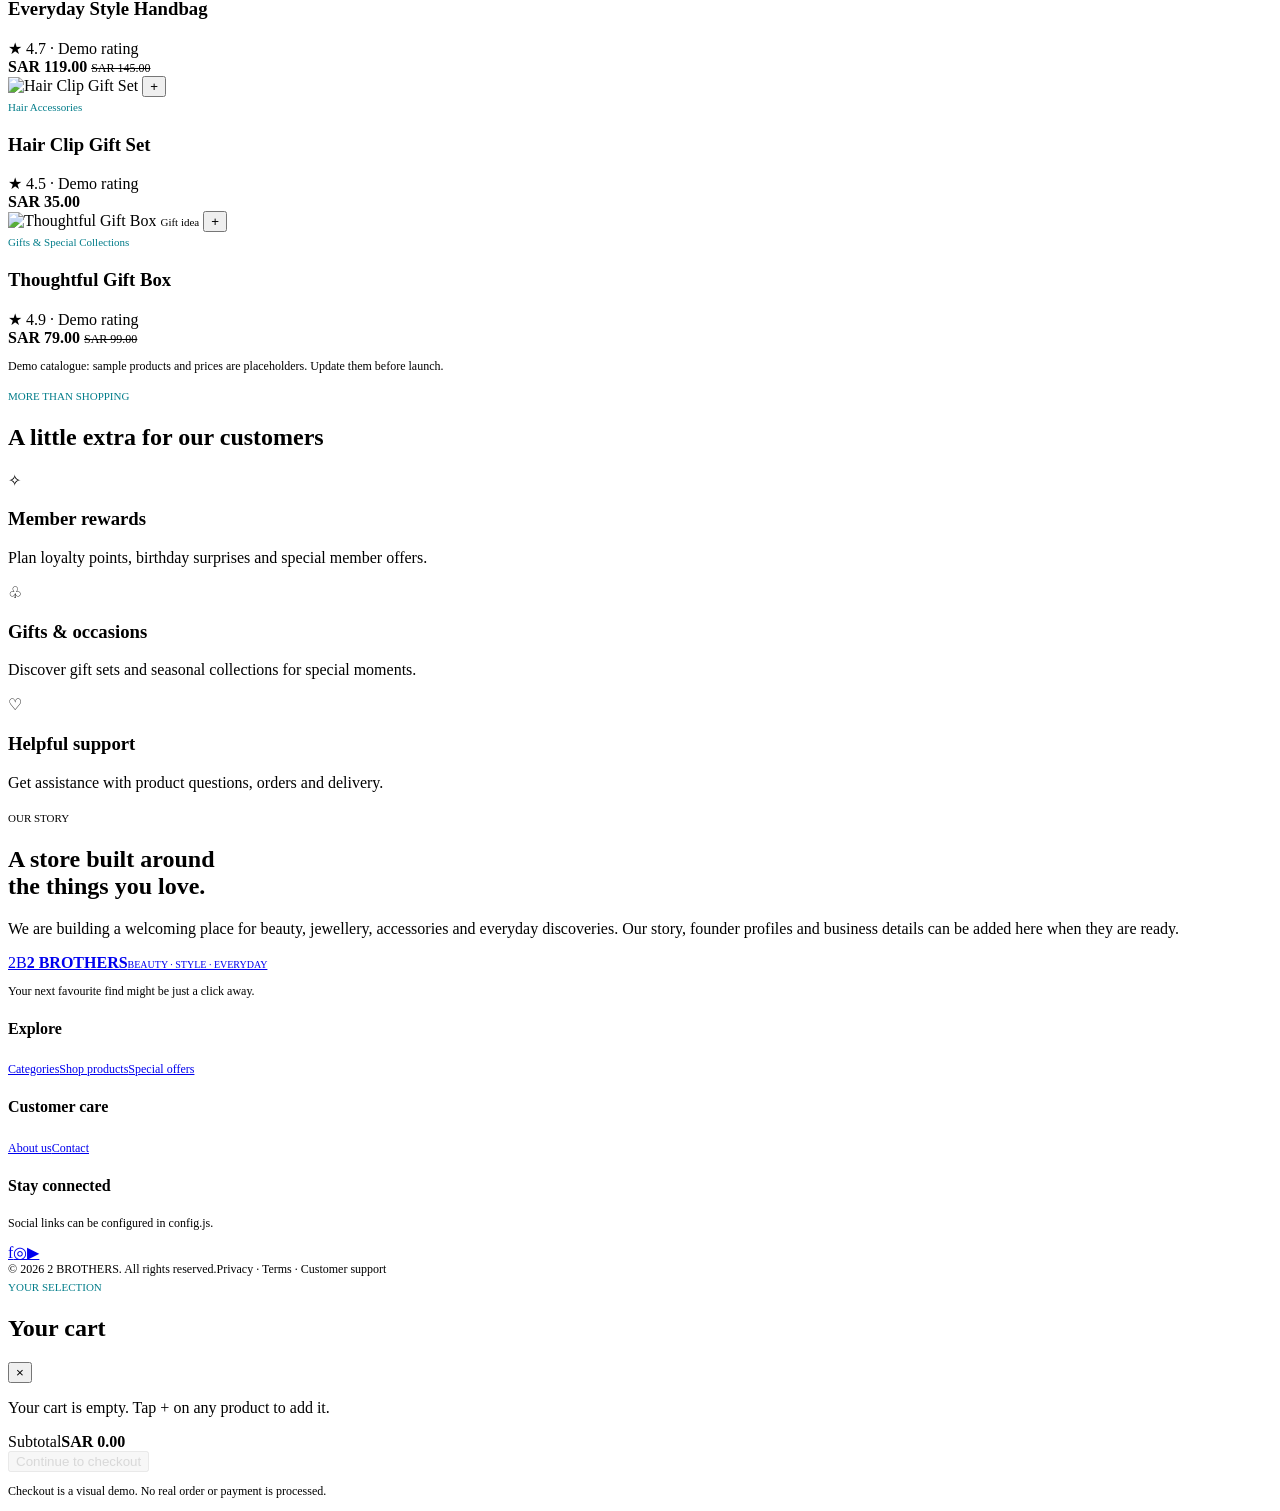
==== commit 7d92c81f: "Update index.html" ====
--- a/index.html
+++ b/index.html
@@ -10,6 +10,7 @@
   <link rel="preconnect" href="https://fonts.gstatic.com" crossorigin>
   <link href="https://fonts.googleapis.com/css2?family=DM+Sans:wght@400;500;600;700&family=Playfair+Display:wght@600;700&display=swap" rel="stylesheet">
   <link rel="stylesheet" href="style.css">
+  <link rel="stylesheet" href="store-upgrades.css">
   <script src="config.js" defer></script>
   <script src="products.js" defer></script>
   <script src="script.js" defer></script>
@@ -21,13 +22,13 @@
       <span class="brand-mark">2B</span>
       <span><strong data-brand-name>2 BROTHERS</strong><small>BEAUTY · STYLE · EVERYDAY</small></span>
     </a>
-    <nav class="main-nav" aria-label="Main navigation">
+    <nav class="main-nav" id="mainNav" aria-label="Main navigation">
       <a href="#home">Home</a><a href="#categories">Categories</a><a href="#products">Shop</a><a href="#offers">Offers</a><a href="#about">About</a>
     </nav>
     <div class="header-actions">
       <button class="icon-button" id="accountButton" aria-label="Customer account">♙</button>
       <button class="cart-button" id="cartButton">Cart <span id="cartCount">0</span></button>
-      <button class="menu-button" id="menuButton" aria-label="Open menu">☰</button>
+      <button class="menu-button" id="menuButton" aria-label="Open menu" aria-expanded="false" aria-controls="mainNav">☰</button>
     </div>
   </header>
 
@@ -41,7 +42,7 @@
         <div class="hero-note"><span class="note-dot"></span> Fresh finds and special offers added regularly</div>
       </div>
       <div class="hero-art">
-        <img src="https://images.unsplash.com/photo-1611930022073-b7a4ba5fcccd?auto=format&fit=crop&w=1100&q=85" alt="Beauty and skincare products">
+        <img src="https://images.unsplash.com/photo-1611930022073-b7a4ba5fcccd?auto=format&fit=crop&w=1100&q=85" alt="Beauty and skincare products" fetchpriority="high">
         <div class="floating-tag"><strong>New season</strong><span>Everyday favourites</span></div>
       </div>
     </section>
@@ -56,12 +57,24 @@
     </section>
 
     <section class="offer-banner section-wrap" id="offers">
-      <div><span class="eyebrow light-eyebrow">A GOOD TIME TO SHOP</span><h2>Little treats.<br>Lovely offers.</h2><p>Discover selected deals and seasonal favourites.</p><a class="button button-light" href="#products">Shop offers</a></div>
+      <div><span class="eyebrow light-eyebrow">A GOOD TIME TO SHOP</span><h2>Little treats.<br>Lovely offers.</h2><p>Discover selected deals and seasonal favourites.</p><a class="button button-light" href="#products" data-offers>Shop offers</a></div>
       <div class="offer-stamp"><span>Special</span><strong>OFFERS</strong><small>Explore today</small></div>
     </section>
 
     <section class="section-wrap section-block" id="products">
-      <div class="section-heading product-heading"><div><span class="eyebrow">HANDPICKED FOR YOU</span><h2>Popular picks</h2></div><div class="shop-tools"><input id="searchInput" type="search" placeholder="Search products..." aria-label="Search products"><select id="categoryFilter" aria-label="Filter category"><option value="all">All categories</option></select></div></div>
+      <div class="section-heading product-heading"><div><span class="eyebrow">HANDPICKED FOR YOU</span><h2>Popular picks</h2></div>
+        <div class="shop-tools">
+          <input id="searchInput" type="search" placeholder="Search products..." aria-label="Search products">
+          <select id="categoryFilter" aria-label="Filter category"><option value="all">All categories</option></select>
+          <select id="sortSelect" aria-label="Sort products">
+            <option value="">Featured</option>
+            <option value="low">Price: low to high</option>
+            <option value="high">Price: high to low</option>
+            <option value="rating">Top rated</option>
+          </select>
+          <label class="offers-toggle"><input type="checkbox" id="offersOnly"> Offers only</label>
+        </div>
+      </div>
       <div class="product-grid" id="productGrid"></div>
       <p class="demo-note">Demo catalogue: sample products and prices are placeholders. Update them before launch.</p>
     </section>
@@ -82,7 +95,7 @@
     <div class="section-wrap footer-grid">
       <div><a class="brand footer-brand" href="#"><span class="brand-mark">2B</span><span><strong data-brand-name>2 BROTHERS</strong><small>BEAUTY · STYLE · EVERYDAY</small></span></a><p>Your next favourite find might be just a click away.</p></div>
       <div><h4>Explore</h4><a href="#categories">Categories</a><a href="#products">Shop products</a><a href="#offers">Special offers</a></div>
-      <div><h4>Customer care</h4><a href="admin/index.html">Admin demo</a><a href="#about">About us</a><a href="mailto:hello@example.com">Contact</a></div>
+      <div><h4>Customer care</h4><a href="#about">About us</a><a href="mailto:hello@example.com">Contact</a></div>
       <div><h4>Stay connected</h4><p>Social links can be configured in config.js.</p><div class="social-links"><a href="#" aria-label="Facebook">f</a><a href="#" aria-label="Instagram">◎</a><a href="#" aria-label="YouTube">▶</a></div></div>
     </div>
     <div class="footer-bottom section-wrap"><span>© <span id="year"></span> <span data-brand-name>2 BROTHERS</span>. All rights reserved.</span><span>Privacy · Terms · Customer support</span></div>
@@ -103,4 +116,4 @@
   </dialog>
   <div class="toast" id="toast" role="status" aria-live="polite"></div>
 </body>
-</html>+</html>
--- a/style.css
+++ b/style.css
@@ -1,201 +1,44 @@
 /* =========================================================
-   DESIGN SYSTEM
-   Edit the variables below to update the overall appearance.
+   STORE UPGRADES — load AFTER style.css
+   Fixes: tiny text, low contrast, keyboard focus, sticky-header
+   anchors. Adds: quantity buttons, sort and offers filter.
    ========================================================= */
-:root {
-  --brand: #123b2b;
-  --brand-light: #1d6047;
-  --cyan: #00a6b5;
-  --offer-red: #d94743;
-  --accent-yellow: #efc44f;
-  --pink: #e9a9c0;
-  --ink: #1e2924;
-  --muted: #6d7771;
-  --paper: #ffffff;
-  --background: #f7f8f5;
-  --line: #e7ebe6;
-  --shadow: 0 14px 38px rgba(20, 48, 35, .09);
-  --radius: 18px;
+section[id] { scroll-margin-top: 96px; }
+
+/* Keyboard focus */
+:focus-visible { outline: 3px solid var(--cyan); outline-offset: 3px; }
+
+/* Readable sizes (the original used 8–10px text) */
+.brand small { font-size: 10px; }
+.eyebrow, .product-category, .category-card b, .product-badge { font-size: 11px; }
+.demo-note, .footer-bottom, .hero-note, .floating-tag span { font-size: 12px; }
+.footer-grid p, .footer-grid > div > a:not(.brand), .price-row del, .cart-line small { font-size: 12px; }
+
+/* Contrast: the bright cyan fails on white for small text */
+.eyebrow:not(.light-eyebrow), .product-category, .category-card b, .trust-strip b { color: #007c89; }
+
+/* Shop tools: search, category, sort, offers-only */
+.shop-tools { flex-wrap: wrap; align-items: center; justify-content: flex-end; }
+.offers-toggle { display: inline-flex; align-items: center; gap: 7px; min-height: 42px; padding: 0 12px; border: 1px solid var(--line); border-radius: 8px; color: var(--brand); font-size: 12px; font-weight: 600; cursor: pointer; }
+.offers-toggle input { width: 16px; height: 16px; accent-color: var(--brand); }
+
+/* Cart quantity buttons */
+.qty { display: inline-flex; align-items: center; gap: 4px; margin-top: 8px; border: 1px solid var(--line); border-radius: 30px; }
+.qty button { width: 30px; height: 30px; border: 0; border-radius: 50%; color: var(--brand); background: transparent; font-size: 18px; cursor: pointer; }
+.qty button:hover { background: var(--background); }
+.qty span { min-width: 22px; text-align: center; font-size: 13px; font-weight: 700; }
+
+.button:disabled { opacity: .45; cursor: not-allowed; transform: none; box-shadow: none; }
+
+@media (max-width: 650px) {
+  .shop-tools input { width: 100%; flex: 1 1 100%; }
+  .shop-tools select { flex: 1 1 40%; width: auto; }
+  .offers-toggle { flex: 1 1 100%; }
+  .menu-button, .cart-button, .quick-add { min-height: 44px; }
+  .quick-add { width: 44px; height: 44px; }
 }
-* { box-sizing: border-box; }
-html { scroll-behavior: smooth; }
-body { margin: 0; color: var(--ink); background: var(--paper); font-family: "DM Sans", sans-serif; }
-button, input, select { font: inherit; }
-a { color: inherit; text-decoration: none; }
-img { display: block; max-width: 100%; }
-.section-wrap { width: min(1160px, calc(100% - 48px)); margin-inline: auto; }
-.announcement { padding: 9px 16px; text-align: center; color: #fff; background: var(--brand); font-size: 12px; letter-spacing: .04em; }
-.site-header { height: 82px; display: flex; align-items: center; justify-content: space-between; gap: 24px; padding: 0 max(24px, calc((100% - 1160px) / 2)); border-bottom: 1px solid var(--line); background: rgba(255,255,255,.96); position: sticky; top: 0; z-index: 20; backdrop-filter: blur(12px); }
-.brand { display: inline-flex; align-items: center; gap: 11px; flex-shrink: 0; }
-.brand-mark { width: 43px; height: 43px; display: grid; place-items: center; border-radius: 13px; background: var(--brand); color: white; font-family: Georgia, serif; font-weight: 700; font-size: 17px; box-shadow: 0 5px 12px rgba(18,59,43,.18); }
-.brand strong { display: block; font-size: 15px; letter-spacing: .09em; color: var(--brand); }
-.brand small { display: block; margin-top: 3px; color: var(--muted); font-size: 8px; letter-spacing: .14em; }
-.main-nav { display: flex; align-items: center; gap: 27px; }
-.main-nav a { color: #46534b; font-size: 13px; font-weight: 600; }
-.main-nav a:hover, .text-link:hover { color: var(--cyan); }
-.header-actions { display: flex; align-items: center; gap: 10px; }
-.icon-button, .menu-button { border: 0; background: transparent; color: var(--brand); font-size: 22px; cursor: pointer; }
-.cart-button { border: 0; border-radius: 30px; padding: 10px 16px; color: white; background: var(--brand); font-weight: 600; cursor: pointer; }
-.cart-button span { display: inline-grid; place-items: center; width: 20px; height: 20px; margin-left: 5px; border-radius: 50%; color: var(--brand); background: white; font-size: 11px; }
-.menu-button { display: none; }
-.hero { display: grid; grid-template-columns: 1fr 1.05fr; align-items: center; gap: 56px; padding-block: 64px 54px; }
-.eyebrow { display: inline-block; color: var(--cyan); font-size: 10px; font-weight: 700; letter-spacing: .17em; }
-.hero h1, h2 { font-family: "Playfair Display", Georgia, serif; font-weight: 600; }
-.hero h1 { margin: 17px 0; color: var(--brand); font-size: clamp(42px, 5vw, 66px); line-height: 1.06; letter-spacing: -.04em; }
-.hero h1 em { color: var(--cyan); font-weight: 600; }
-.hero-copy > p { max-width: 460px; color: var(--muted); font-size: 15px; line-height: 1.8; }
-.hero-actions { display: flex; align-items: center; flex-wrap: wrap; gap: 22px; margin-top: 27px; }
-.button { display: inline-flex; justify-content: center; align-items: center; min-height: 46px; padding: 0 21px; border: 0; border-radius: 8px; font-size: 13px; font-weight: 700; cursor: pointer; transition: transform .2s, box-shadow .2s; }
-.button:hover { transform: translateY(-2px); box-shadow: var(--shadow); }
-.button-primary { color: white; background: var(--brand); }
-.button-light { color: var(--brand); background: white; }
-.text-link { color: var(--brand); font-size: 13px; font-weight: 700; }
-.hero-note { margin-top: 32px; color: var(--muted); font-size: 11px; }
-.note-dot { display: inline-block; width: 7px; height: 7px; margin-right: 8px; border-radius: 50%; background: var(--accent-yellow); }
-.hero-art { position: relative; min-height: 400px; }
-.hero-art > img { width: 100%; height: 400px; object-fit: cover; border-radius: 46% 46% 18px 18px; box-shadow: var(--shadow); }
-.floating-tag { position: absolute; right: -18px; bottom: 28px; display: grid; gap: 4px; padding: 16px 20px; border: 1px solid rgba(255,255,255,.8); border-radius: 12px; background: rgba(255,255,255,.94); box-shadow: var(--shadow); }
-.floating-tag strong { color: var(--brand); font-family: Georgia, serif; font-size: 17px; }
-.floating-tag span { color: var(--muted); font-size: 11px; }
-.trust-strip { display: grid; grid-template-columns: repeat(4,1fr); gap: 12px; padding-block: 23px; border-block: 1px solid var(--line); }
-.trust-strip div { display: flex; justify-content: center; align-items: center; gap: 10px; color: #56635b; font-size: 12px; }
-.trust-strip b { color: var(--cyan); font-size: 19px; }
-.section-block { padding-block: 76px; }
-.section-heading { display: flex; justify-content: space-between; align-items: end; gap: 24px; margin-bottom: 27px; }
-.section-heading h2 { margin: 8px 0 0; color: var(--brand); font-size: clamp(29px, 3vw, 38px); }
-.section-heading > p { max-width: 350px; margin: 0; color: var(--muted); font-size: 13px; line-height: 1.7; }
-.category-grid { display: grid; grid-template-columns: repeat(5,1fr); gap: 15px; }
-.category-card { overflow: hidden; padding: 0 0 14px; border: 1px solid var(--line); border-radius: 13px; background: white; text-align: left; cursor: pointer; transition: transform .2s, box-shadow .2s; }
-.category-card:hover { transform: translateY(-4px); box-shadow: var(--shadow); }
-.category-card img { width: 100%; height: 118px; object-fit: cover; background: var(--background); }
-.category-card span { display: block; min-height: 36px; padding: 12px 12px 3px; color: var(--brand); font-size: 12px; font-weight: 700; }
-.category-card b { display: block; padding-inline: 12px; color: var(--cyan); font-size: 10px; }
-.offer-banner { display: flex; justify-content: space-between; align-items: center; min-height: 260px; padding: 42px 8%; border-radius: 20px; color: white; background: linear-gradient(115deg, #123b2b, #1d6047); overflow: hidden; }
-.light-eyebrow { color: #a9e5df; }
-.offer-banner h2 { margin: 10px 0; font-size: 42px; line-height: 1.05; }
-.offer-banner p { color: rgba(255,255,255,.76); font-size: 13px; }
-.offer-banner .button { margin-top: 12px; }
-.offer-stamp { width: 180px; height: 180px; display: flex; flex-direction: column; align-items: center; justify-content: center; border: 1px solid rgba(255,255,255,.5); border-radius: 50%; transform: rotate(8deg); box-shadow: inset 0 0 0 8px rgba(255,255,255,.06); }
-.offer-stamp span, .offer-stamp small { font-size: 11px; letter-spacing: .16em; }
-.offer-stamp strong { margin: 7px 0; color: var(--accent-yellow); font-size: 26px; letter-spacing: .06em; }
-.product-heading { align-items: end; }
-.shop-tools { display: flex; gap: 9px; }
-.shop-tools input, .shop-tools select { min-height: 42px; padding: 0 13px; border: 1px solid var(--line); border-radius: 8px; outline-color: var(--cyan); background: white; color: var(--ink); font-size: 12px; }
-.shop-tools input { width: 210px; }
-.product-grid { display: grid; grid-template-columns: repeat(4,1fr); gap: 20px; }
-.product-card { overflow: hidden; border: 1px solid var(--line); border-radius: 13px; background: white; transition: transform .2s, box-shadow .2s; }
-.product-card:hover { transform: translateY(-4px); box-shadow: var(--shadow); }
-.product-image { position: relative; overflow: hidden; background: var(--background); }
-.product-image img { width: 100%; height: 220px; object-fit: cover; transition: transform .4s; }
-.product-card:hover .product-image img { transform: scale(1.04); }
-.product-badge { position: absolute; top: 12px; left: 12px; padding: 6px 9px; border-radius: 5px; color: white; background: var(--offer-red); font-size: 9px; font-weight: 700; }
-.quick-add { position: absolute; right: 12px; bottom: 12px; width: 35px; height: 35px; border: 0; border-radius: 50%; color: white; background: var(--brand); font-size: 22px; cursor: pointer; box-shadow: 0 5px 15px rgba(0,0,0,.15); }
-.product-info { padding: 14px; }
-.product-category { color: var(--cyan); font-size: 9px; font-weight: 700; letter-spacing: .08em; text-transform: uppercase; }
-.product-info h3 { min-height: 38px; margin: 7px 0; color: var(--brand); font-size: 13px; }
-.product-rating { color: #b58a24; font-size: 11px; }
-.product-rating span { color: var(--muted); }
-.price-row { display: flex; align-items: center; gap: 9px; margin-top: 10px; }
-.price-row strong { color: var(--brand); font-size: 15px; }
-.price-row del { color: #9aa39d; font-size: 11px; }
-.demo-note { color: #89928c; font-size: 10px; line-height: 1.6; }
-.benefit-grid { display: grid; grid-template-columns: repeat(3,1fr); gap: 18px; }
-.benefit-grid article { padding: 25px; border: 1px solid var(--line); border-radius: 13px; background: var(--background); }
-.benefit-grid article > span { color: var(--cyan); font-size: 25px; }
-.benefit-grid h3 { margin: 13px 0 7px; color: var(--brand); font-size: 15px; }
-.benefit-grid p { margin: 0; color: var(--muted); font-size: 12px; line-height: 1.7; }
-.about-section { padding-block: 55px; color: white; background: var(--brand); }
-.about-inner { display: grid; grid-template-columns: 1fr 1fr; align-items: center; gap: 50px; }
-.about-inner h2 { margin: 10px 0 0; font-size: 36px; }
-.about-inner p { color: rgba(255,255,255,.76); font-size: 13px; line-height: 1.9; }
-.site-footer { padding-top: 48px; color: white; background: #10271e; }
-.footer-grid { display: grid; grid-template-columns: 1.5fr 1fr 1fr 1fr; gap: 35px; padding-bottom: 38px; }
-.footer-brand strong { color: white; }
-.footer-brand small { color: #a9b8ae; }
-.footer-grid p { max-width: 240px; color: #a9b8ae; font-size: 11px; line-height: 1.8; }
-.footer-grid h4 { margin: 4px 0 15px; font-size: 12px; }
-.footer-grid > div > a:not(.brand) { display: block; margin: 10px 0; color: #b9c6be; font-size: 11px; }
-.social-links { display: flex; gap: 8px; }
-.social-links a { width: 29px; height: 29px; display: grid; place-items: center; border: 1px solid #53665b; border-radius: 50%; color: white; font-size: 12px; }
-.footer-bottom { display: flex; justify-content: space-between; gap: 15px; padding-block: 17px; border-top: 1px solid #31483b; color: #9eafa4; font-size: 10px; }
-.drawer-backdrop { position: fixed; inset: 0; z-index: 39; visibility: hidden; opacity: 0; background: rgba(9,20,14,.45); transition: .25s; }
-.drawer-backdrop.visible { visibility: visible; opacity: 1; }
-.cart-drawer { position: fixed; top: 0; right: 0; z-index: 40; width: min(420px,100%); height: 100dvh; display: flex; flex-direction: column; padding: 25px; background: white; box-shadow: -15px 0 45px rgba(0,0,0,.12); transform: translateX(105%); transition: transform .28s; }
-.cart-drawer.open { transform: translateX(0); }
-.drawer-head { display: flex; justify-content: space-between; align-items: center; padding-bottom: 20px; border-bottom: 1px solid var(--line); }
-.drawer-head h2, .account-dialog h2 { margin: 5px 0; color: var(--brand); font-family: "Playfair Display",serif; font-size: 29px; }
-.close-button { border: 0; color: var(--brand); background: transparent; font-size: 28px; cursor: pointer; }
-.cart-items { flex: 1; overflow-y: auto; padding-block: 15px; }
-.cart-line { display: grid; grid-template-columns: 58px 1fr auto; align-items: center; gap: 12px; padding-block: 12px; border-bottom: 1px solid var(--line); }
-.cart-line img { width: 58px; height: 58px; border-radius: 8px; object-fit: cover; }
-.cart-line strong, .cart-line small { display: block; }
-.cart-line strong { color: var(--brand); font-size: 12px; }
-.cart-line small { margin-top: 5px; color: var(--muted); font-size: 11px; }
-.cart-line button { border: 0; color: var(--offer-red); background: transparent; font-size: 22px; cursor: pointer; }
-.cart-total { display: flex; justify-content: space-between; padding-block: 17px; border-top: 1px solid var(--line); font-size: 13px; }
-.cart-total strong { color: var(--brand); }
-.full-button { width: 100%; }
-.empty-state { padding: 25px 10px; color: var(--muted); text-align: center; font-size: 13px; }
-.account-dialog { width: min(420px,calc(100% - 30px)); padding: 32px; border: 0; border-radius: 16px; box-shadow: var(--shadow); }
-.account-dialog::backdrop { background: rgba(9,20,14,.5); }
-.account-dialog p { color: var(--muted); font-size: 13px; line-height: 1.7; }
-.dialog-close { float: right; }
-.toast { position: fixed; bottom: 22px; left: 50%; z-index: 60; padding: 12px 18px; border-radius: 8px; color: white; background: var(--brand); box-shadow: var(--shadow); font-size: 12px; opacity: 0; pointer-events: none; transform: translate(-50%,15px); transition: .2s; }
-.toast.show { opacity: 1; transform: translate(-50%,0); }
 
-@media (max-width: 900px) {
-  .main-nav { gap: 14px; }
-  .main-nav a { font-size: 11px; }
-  .hero { gap: 30px; }
-  .category-grid { grid-template-columns: repeat(3,1fr); }
-  .product-grid { grid-template-columns: repeat(2,1fr); }
-  .product-image img { height: 240px; }
+@media (prefers-reduced-motion: reduce) {
+  html { scroll-behavior: auto; }
+  *, *::before, *::after { transition-duration: .01ms !important; animation-duration: .01ms !important; }
 }
-@media (max-width: 650px) {
-  .section-wrap { width: min(100% - 32px, 520px); }
-  .site-header { height: 68px; padding-inline: 16px; }
-  .brand-mark { width: 38px; height: 38px; }
-  .brand strong { font-size: 13px; }
-  .main-nav { position: absolute; top: 68px; left: 0; right: 0; display: none; align-items: stretch; gap: 0; padding: 10px 18px 16px; border-bottom: 1px solid var(--line); background: white; box-shadow: var(--shadow); }
-  .main-nav.nav-open { display: flex; flex-direction: column; }
-  .main-nav a { padding: 11px 5px; font-size: 13px; }
-  .menu-button { display: block; }
-  .icon-button { display: none; }
-  .cart-button { padding: 8px 11px; font-size: 11px; }
-  .hero { grid-template-columns: 1fr; gap: 28px; padding-block: 42px 35px; }
-  .hero h1 { font-size: 48px; }
-  .hero-art { min-height: 270px; margin-inline: 8px; }
-  .hero-art > img { height: 270px; border-radius: 100px 100px 14px 14px; }
-  .floating-tag { right: -8px; bottom: 15px; padding: 12px 14px; }
-  .trust-strip { grid-template-columns: repeat(2,1fr); gap: 17px 8px; }
-  .trust-strip div { justify-content: flex-start; font-size: 10px; }
-  .section-block { padding-block: 52px; }
-  .section-heading { display: block; }
-  .section-heading > p { margin-top: 12px; }
-  .category-grid { grid-template-columns: repeat(2,1fr); gap: 11px; }
-  .category-card img { height: 105px; }
-  .offer-banner { min-height: 235px; padding: 28px 23px; }
-  .offer-banner h2 { font-size: 34px; }
-  .offer-stamp { width: 112px; height: 112px; flex-shrink: 0; }
-  .offer-stamp strong { font-size: 16px; }
-  .offer-stamp span, .offer-stamp small { font-size: 8px; }
-  .product-heading { display: block; }
-  .shop-tools { margin-top: 17px; }
-  .shop-tools input { min-width: 0; width: 55%; flex: 1; }
-  .shop-tools select { width: 45%; min-width: 0; }
-  .product-grid { gap: 12px; }
-  .product-image img { height: 170px; }
-  .product-info { padding: 11px; }
-  .product-info h3 { font-size: 12px; }
-  .benefit-grid { grid-template-columns: 1fr; }
-  .about-inner { grid-template-columns: 1fr; gap: 12px; }
-  .about-inner h2 { font-size: 31px; }
-  .footer-grid { grid-template-columns: repeat(2,1fr); gap: 25px 16px; }
-  .footer-bottom { flex-direction: column; }
-}
-@media (max-width: 360px) {
-  .brand small { font-size: 7px; }
-  .hero h1 { font-size: 41px; }
-  .product-image img { height: 145px; }
-  .offer-stamp { width: 94px; height: 94px; }
-}
